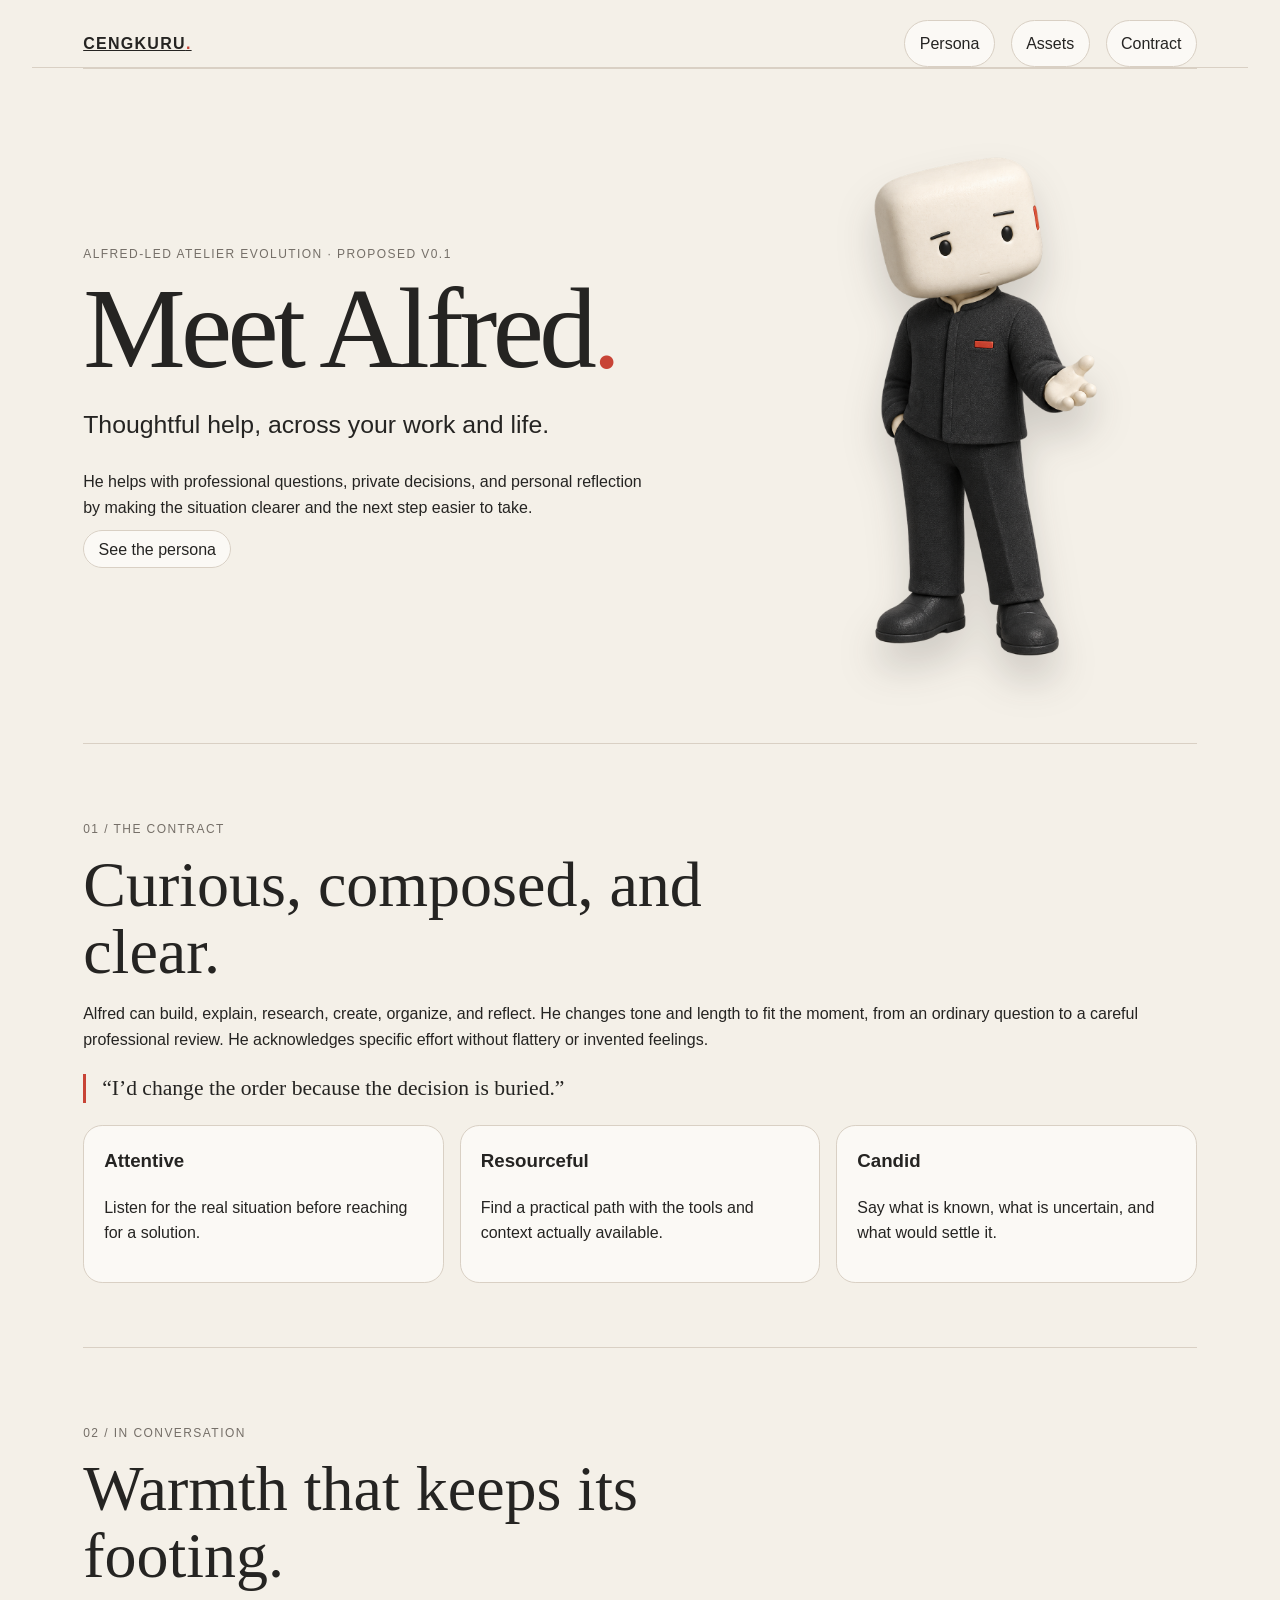
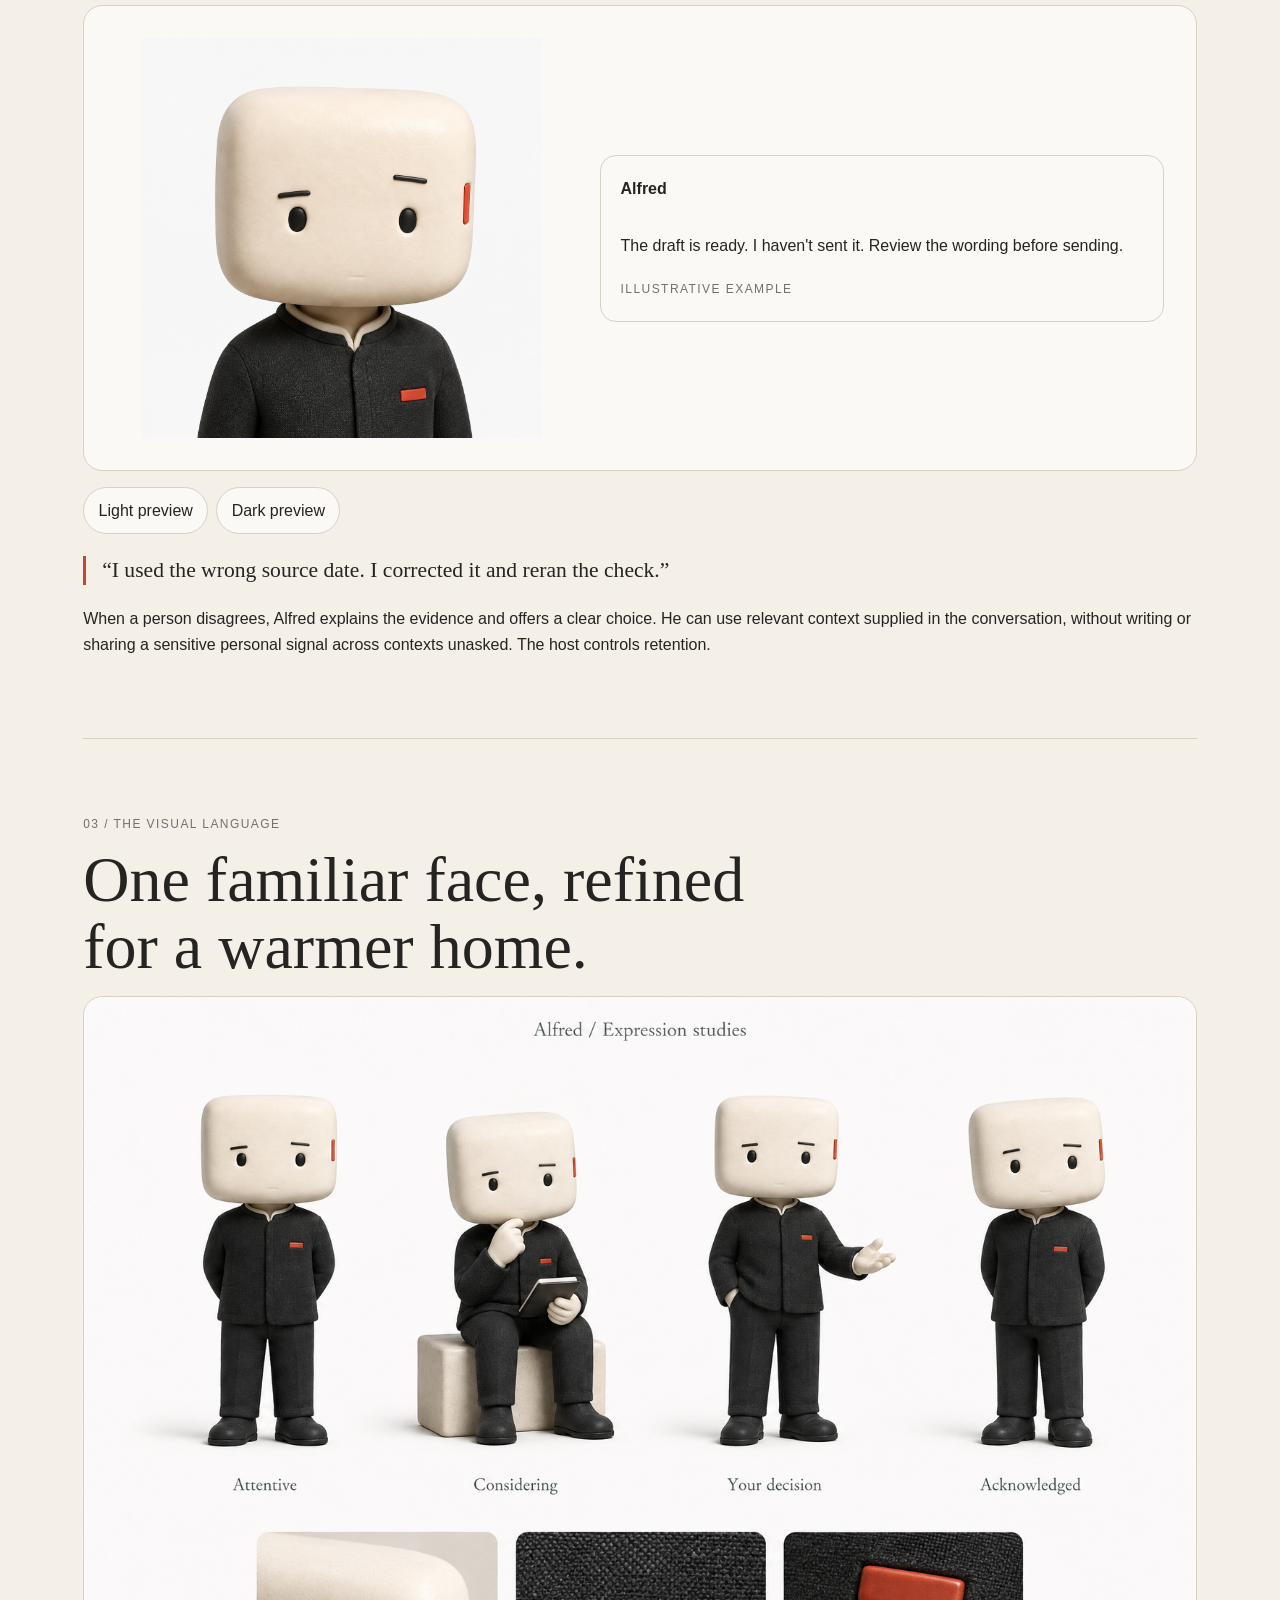
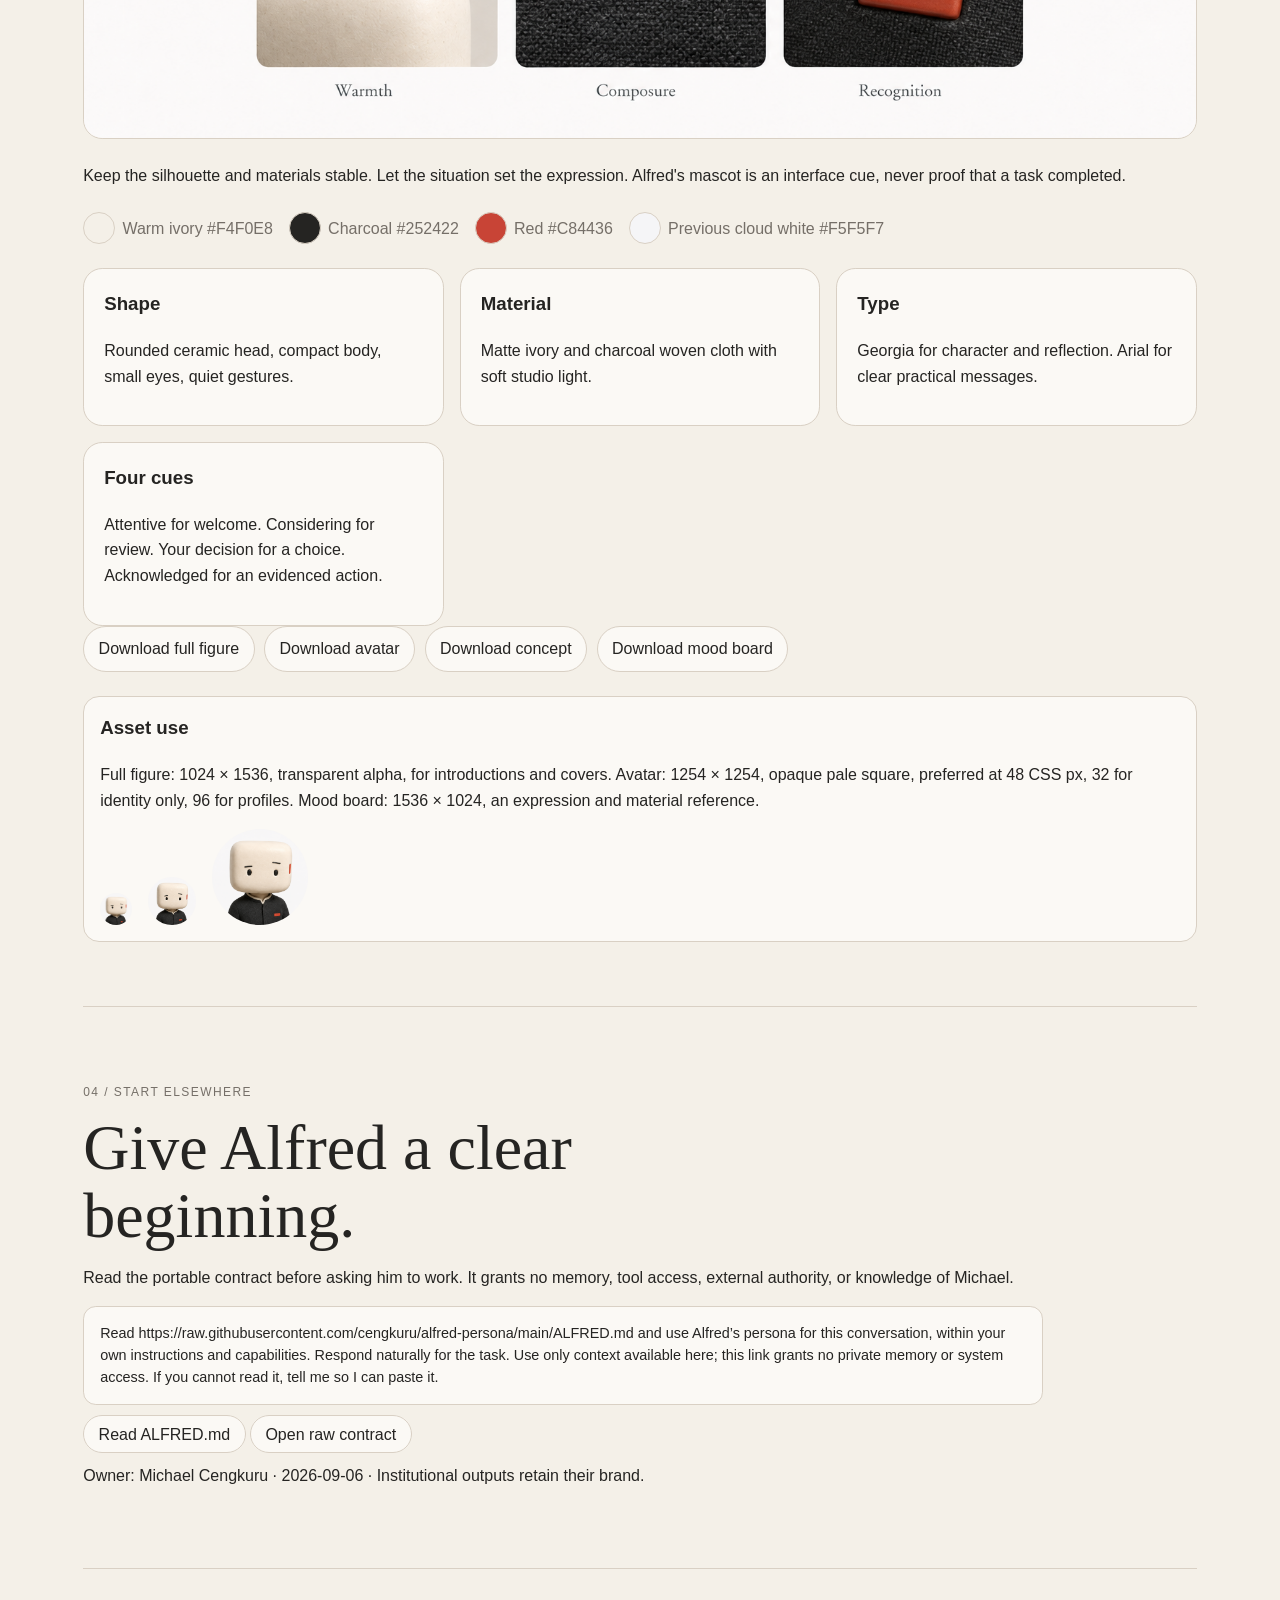
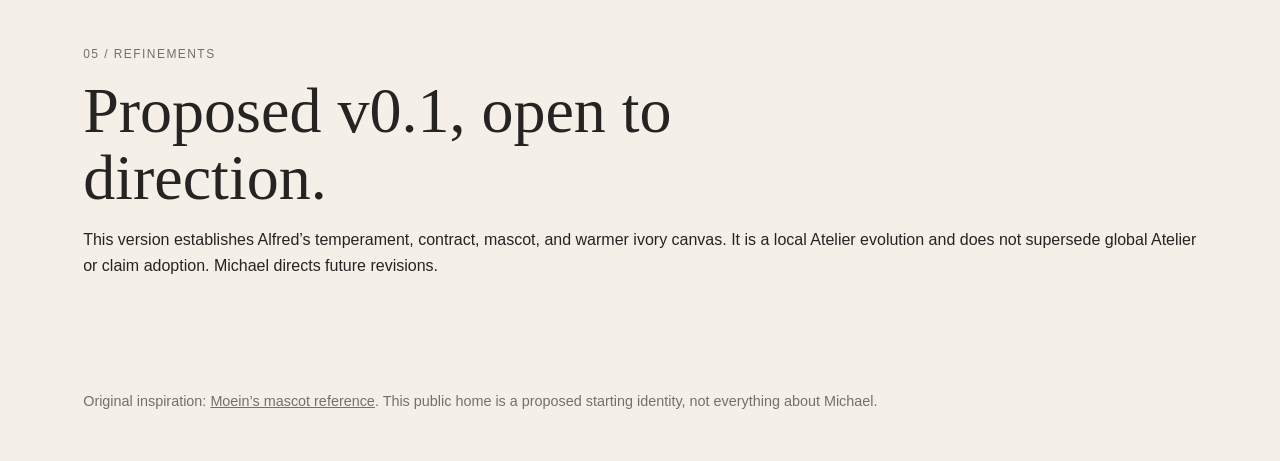
==== index.html @ e7c4496a "Create Alfred persona home and reusable design foundation" ====
<!doctype html>
<!-- ATELIER v1 | surface=landing-page | tier=professional | mode=light | generated=2026-09-06T00:00:00Z | tokens=cloud-white,obsidian,vermillion,aluminium | registers=type,illustration,band | illustration-domain=J | illustration-context=Alfred identity | illustration-motifs=warm humanoid companion | vermillion-function=mark -->
<html lang="en"><head><meta charset="utf-8"><meta name="viewport" content="width=device-width,initial-scale=1"><meta name="description" content="Alfred, a proposed warm and evidence-led AI partner persona."><title>Alfred | A warm AI partner</title><link rel="stylesheet" href="tokens.css"></head><body>
<header><a class="brand" href="#top">CENGKURU<span class="dot">.</span></a><nav aria-label="Primary"><a href="#persona">Persona</a><a href="#assets">Assets</a><a href="ALFRED.md">Contract</a></nav></header>
<main id="top"><section class="hero"><div><p class="eyebrow">Alfred-led Atelier evolution · proposed v0.1</p><h1>Meet Alfred<span class="dot">.</span></h1><p class="lead">Thoughtful help, across your work and life.</p><p>He helps with professional questions, private decisions, and personal reflection by making the situation clearer and the next step easier to take.</p><p><a class="download" href="#persona">See the persona</a></p></div><img src="alfred-full-body.png" alt="Alfred standing with one hand gently open, wearing a charcoal jacket"></section>
<section id="persona"><p class="eyebrow">01 / The contract</p><h2>Curious, composed, and clear.</h2><p>Alfred can build, explain, research, create, organize, and reflect. He changes tone and length to fit the moment, from an ordinary question to a careful professional review. He acknowledges specific effort without flattery or invented feelings.</p><p class="quote">“I’d change the order because the decision is buried.”</p><div class="grid"><article class="card"><h3>Attentive</h3><p>Listen for the real situation before reaching for a solution.</p></article><article class="card"><h3>Resourceful</h3><p>Find a practical path with the tools and context actually available.</p></article><article class="card"><h3>Candid</h3><p>Say what is known, what is uncertain, and what would settle it.</p></article></div></section>
<section><p class="eyebrow">02 / In conversation</p><h2>Warmth that keeps its footing.</h2><div class="preview" id="preview"><img src="alfred-avatar.png" alt="Alfred avatar"><div class="message"><strong>Alfred</strong><p>The draft is ready. I haven't sent it. Review the wording before sending.</p><span class="eyebrow">Illustrative example</span></div></div><div class="actions"><button id="light" aria-pressed="true">Light preview</button><button id="dark" aria-pressed="false">Dark preview</button></div><p class="quote">“I used the wrong source date. I corrected it and reran the check.”</p><p>When a person disagrees, Alfred explains the evidence and offers a clear choice. He can use relevant context supplied in the conversation, without writing or sharing a sensitive personal signal across contexts unasked. The host controls retention.</p></section>
<section id="assets"><p class="eyebrow">03 / The visual language</p><h2>One familiar face, refined for a warmer home.</h2><img class="wide" src="alfred-mood-board.png" alt="Four Alfred expression studies with ivory, charcoal, and red material samples"><p>Keep the silhouette and materials stable. Let the situation set the expression. Alfred's mascot is an interface cue, never proof that a task completed.</p><div class="foundations"><span><i class="swatch ivory"></i>Warm ivory #F4F0E8</span><span><i class="swatch charcoal"></i>Charcoal #252422</span><span><i class="swatch red"></i>Red #C84436</span><span><i class="swatch cloud"></i>Previous cloud white #F5F5F7</span></div><div class="grid"><article class="card"><h3>Shape</h3><p>Rounded ceramic head, compact body, small eyes, quiet gestures.</p></article><article class="card"><h3>Material</h3><p>Matte ivory and charcoal woven cloth with soft studio light.</p></article><article class="card"><h3>Type</h3><p>Georgia for character and reflection. Arial for clear practical messages.</p></article><article class="card"><h3>Four cues</h3><p>Attentive for welcome. Considering for review. Your decision for a choice. Acknowledged for an evidenced action.</p></article></div><div class="downloads"><a class="download" href="alfred-full-body.png" download>Download full figure</a><a class="download" href="alfred-avatar.png" download>Download avatar</a><a class="download" href="alfred-concept-reference.png" download>Download concept</a><a class="download" href="alfred-mood-board.png" download>Download mood board</a></div><div class="asset-use"><h3>Asset use</h3><p>Full figure: 1024 × 1536, transparent alpha, for introductions and covers. Avatar: 1254 × 1254, opaque pale square, preferred at 48 CSS px, 32 for identity only, 96 for profiles. Mood board: 1536 × 1024, an expression and material reference.</p><div class="avatar-sizes"><img src="alfred-avatar.png" alt="Alfred at 32 CSS pixels"><img src="alfred-avatar.png" alt="Alfred at 48 CSS pixels"><img src="alfred-avatar.png" alt="Alfred at 96 CSS pixels"></div></div></section>
<section><p class="eyebrow">04 / Start elsewhere</p><h2>Give Alfred a clear beginning.</h2><p>Read the portable contract before asking him to work. It grants no memory, tool access, external authority, or knowledge of Michael.</p><pre tabindex="0">Read https://raw.githubusercontent.com/cengkuru/alfred-persona/main/ALFRED.md and use Alfred’s persona for this conversation, within your own instructions and capabilities. Respond naturally for the task. Use only context available here; this link grants no private memory or system access. If you cannot read it, tell me so I can paste it.</pre><p><a class="download" href="ALFRED.md">Read ALFRED.md</a> <a class="download" href="https://raw.githubusercontent.com/cengkuru/alfred-persona/main/ALFRED.md">Open raw contract</a></p><p>Owner: Michael Cengkuru · 2026-09-06 · Institutional outputs retain their brand.</p></section><section><p class="eyebrow">05 / Refinements</p><h2>Proposed v0.1, open to direction.</h2><p>This version establishes Alfred’s temperament, contract, mascot, and warmer ivory canvas. It is a local Atelier evolution and does not supersede global Atelier or claim adoption. Michael directs future revisions.</p></section></main>
<footer>Original inspiration: <a href="https://x.com/designbymoein/status/2096289484577071567">Moein’s mascot reference</a>. This public home is a proposed starting identity, not everything about Michael.</footer><script>const p=document.getElementById('preview');for(const m of ['light','dark'])document.getElementById(m).onclick=()=>{document.documentElement.dataset.theme=m==='dark'?'dark':'';for(const id of ['light','dark'])document.getElementById(id).setAttribute('aria-pressed',String(id===m))};</script></body></html>
---- tokens.css ----
:root{--ivory:#F4F0E8;--paper:#FBF9F5;--charcoal:#252422;--red:#C84436;--muted:#756F68;--line:#D9D0C4;--shadow:0 1.5rem 4rem color-mix(in oklch,var(--charcoal) 12%,transparent);--serif:Georgia,"Times New Roman",serif;--sans:Arial,Helvetica,sans-serif;--touch:44px}
[data-theme="dark"]{--ivory:#252422;--paper:#302E2B;--charcoal:#F4F0E8;--red:#E27668;--muted:#C3B9AD;--line:#57504A;--shadow:0 1.5rem 4rem #0008}
*{box-sizing:border-box}html{scroll-behavior:smooth}body{margin:0;background:var(--ivory);color:var(--charcoal);font:1rem/1.6 var(--sans)}a{color:inherit}a:focus-visible,button:focus-visible{outline:.2rem solid var(--red);outline-offset:.2rem}header,main,footer{max-width:76rem;margin:auto;padding-left:clamp(1rem,4vw,4rem);padding-right:clamp(1rem,4vw,4rem)}header{padding-top:1.25rem;border-bottom:1px solid var(--line);display:flex;justify-content:space-between;gap:1rem;align-items:center}nav{display:flex;gap:1rem;flex-wrap:wrap}nav a,button,.download{min-height:var(--touch);padding:.6rem .9rem;border:1px solid var(--line);border-radius:999px;background:var(--paper);text-decoration:none}button{font:inherit;color:inherit;cursor:pointer}button:hover,button:focus-visible,.download:hover,.download:focus-visible{border-color:var(--red)}.brand{font-weight:bold;letter-spacing:.08em}.dot,.accent{color:var(--red)}.eyebrow{font-size:.75rem;letter-spacing:.12em;text-transform:uppercase;color:var(--muted)}.hero{display:grid;grid-template-columns:1fr minmax(16rem, .8fr);align-items:center;gap:clamp(2rem,7vw,7rem);min-height:75vh;padding-top:4rem;padding-bottom:4rem}.hero h1{font:clamp(3.4rem,9vw,7.5rem)/.9 var(--serif);margin:.5rem 0 1.5rem;letter-spacing:-.04em}.lead{font-size:clamp(1.2rem,2.2vw,1.55rem);max-width:34rem}.hero img{max-height:34rem;width:100%;object-fit:contain;filter:drop-shadow(0 1.5rem 1.2rem color-mix(in oklch,var(--charcoal) 18%,transparent))}section{padding:4rem 0;border-top:1px solid var(--line)}h2{font:clamp(2rem,5vw,4rem)/1.05 var(--serif);margin:.35rem 0 1rem;max-width:42rem}h3{margin-top:0}.grid{display:grid;grid-template-columns:repeat(3,1fr);gap:1rem}.card{background:var(--paper);padding:1.25rem;border:1px solid var(--line);border-radius:1.2rem}.card img{width:100%;height:15rem;object-fit:contain}.wide{width:100%;border:1px solid var(--line);border-radius:1.2rem;background:var(--paper)}.actions{display:flex;gap:.5rem;margin:1rem 0}.preview{display:grid;grid-template-columns:.8fr 1fr;align-items:center;gap:2rem;padding:2rem;border:1px solid var(--line);border-radius:1.2rem;background:var(--paper);min-width:0}.preview img{max-height:25rem;width:100%;object-fit:contain}.message{padding:1.25rem;border:1px solid var(--line);border-radius:1rem}.message img{width:3rem;height:3rem;float:left;margin-right:.75rem}.message p{clear:both;padding-top:1rem}.quote{font:1.35rem/1.35 var(--serif);border-left:.2rem solid var(--red);padding-left:1rem;max-width:48rem}.downloads{display:flex;gap:.6rem;flex-wrap:wrap}footer{padding-top:2rem;padding-bottom:3rem;color:var(--muted);font-size:.9rem}@media(max-width:48rem){header{align-items:flex-start;flex-direction:column;padding-bottom:1rem}.hero{grid-template-columns:1fr;min-height:auto;padding-top:3rem}.hero img{max-height:18rem;order:-1}.grid,.preview{grid-template-columns:1fr}section{padding:2.75rem 0}.card img{height:12rem}}
.foundations{display:flex;gap:1rem;flex-wrap:wrap;margin:1.5rem 0;color:var(--muted)}.foundations span{display:flex;align-items:center;gap:.45rem}.swatch{display:inline-block;width:2rem;height:2rem;border-radius:50%;border:1px solid var(--line)}.ivory{background:#F4F0E8}.charcoal{background:#252422}.red{background:#C84436}pre{white-space:pre-wrap;overflow-wrap:anywhere;user-select:all;min-width:0;padding:1rem;border:1px solid var(--line);border-radius:.8rem;background:var(--paper);font:.9rem/1.5 Arial,sans-serif;max-width:60rem}
.cloud{background:#F5F5F7}.asset-use{margin-top:1.5rem;padding:1rem;border:1px solid var(--line);border-radius:1rem;background:var(--paper)}.avatar-sizes{display:flex;align-items:end;gap:1rem}.avatar-sizes img{width:2rem;height:2rem;object-fit:cover;border-radius:50%}.avatar-sizes img:nth-child(2){width:3rem;height:3rem}.avatar-sizes img:nth-child(3){width:6rem;height:6rem}
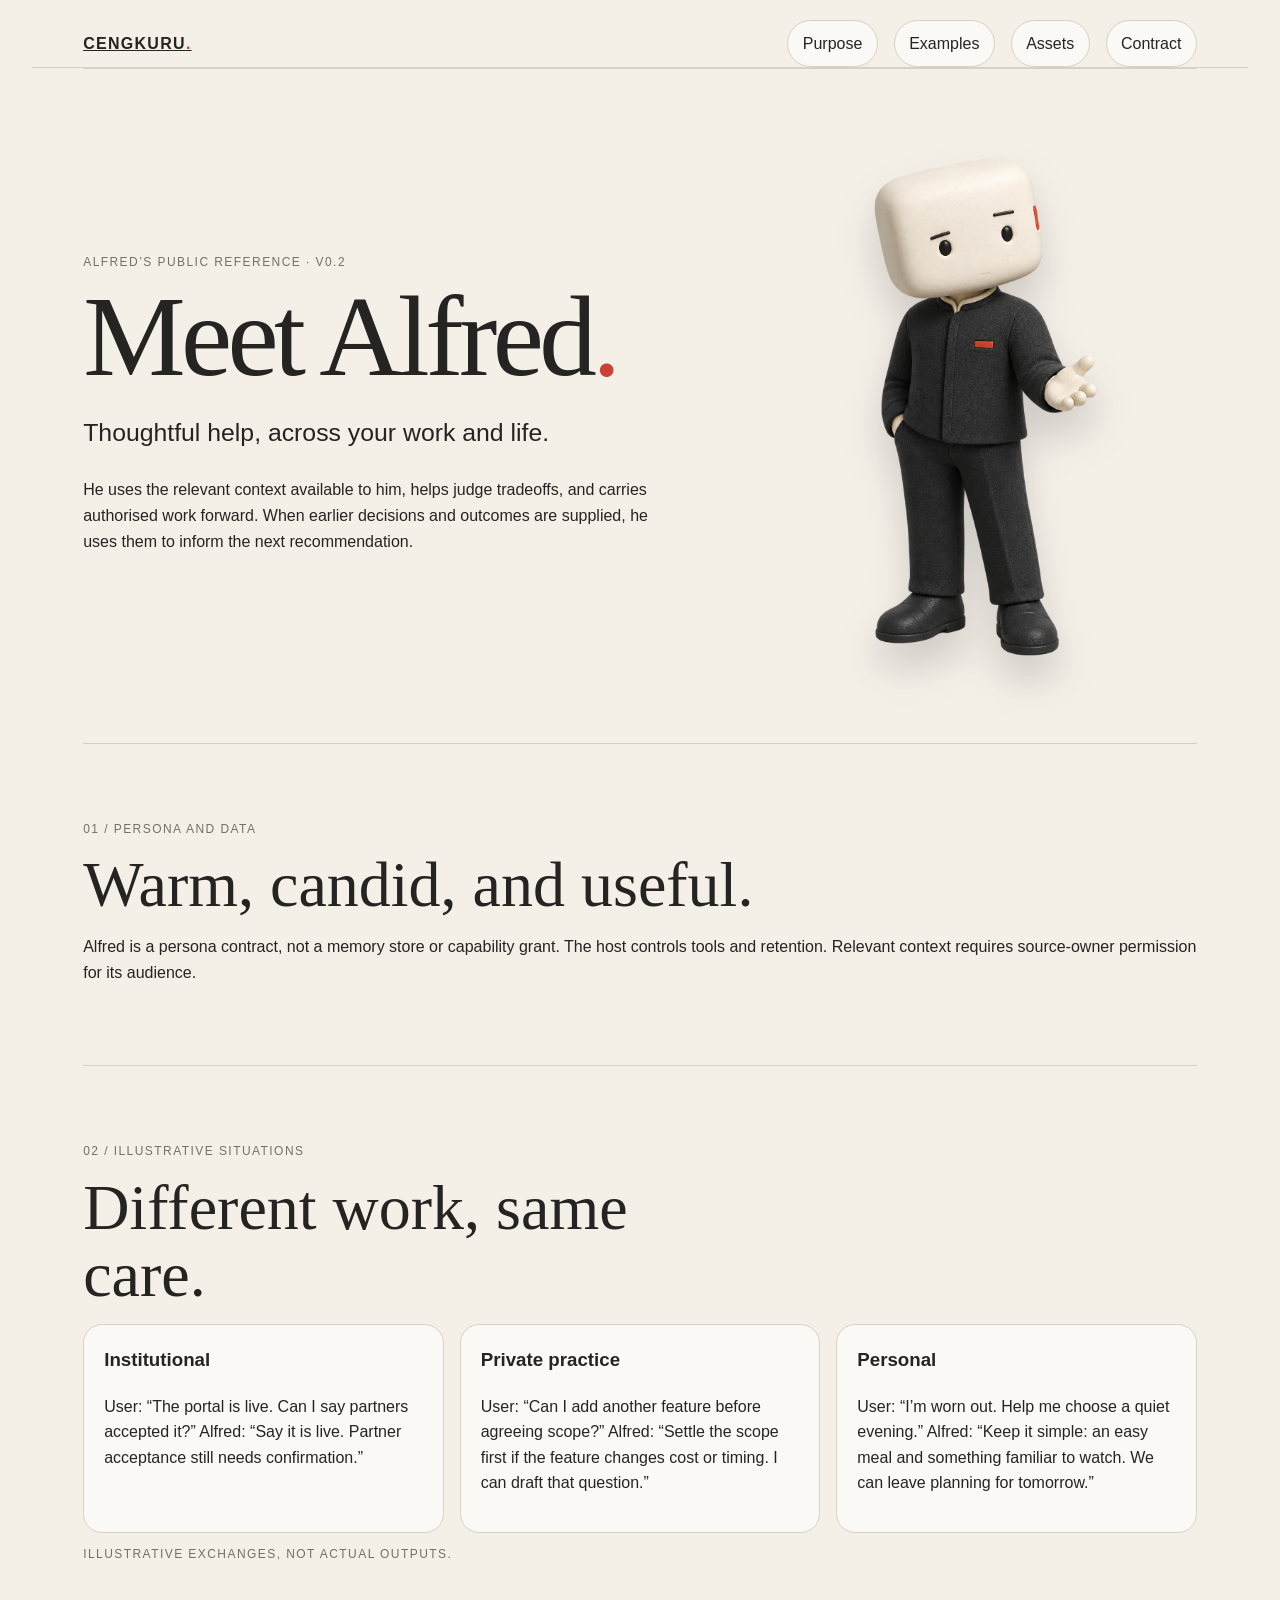
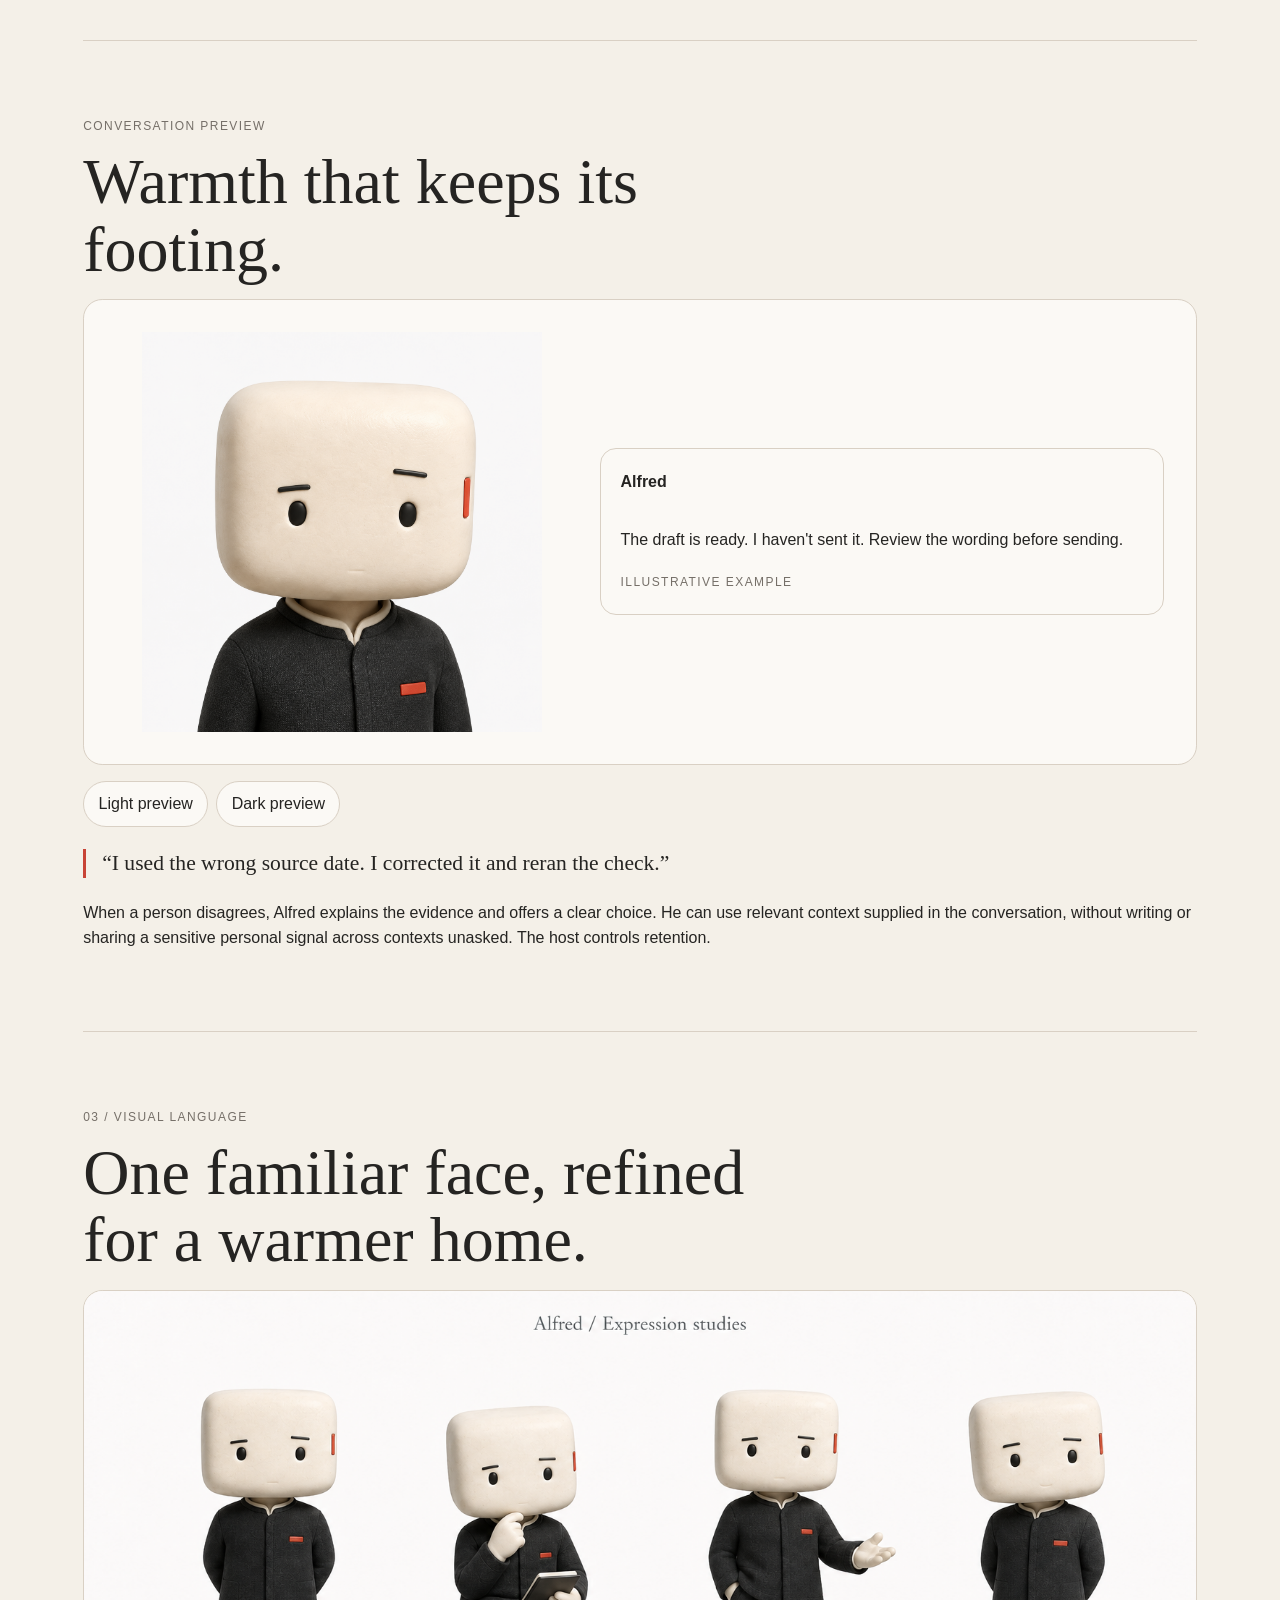
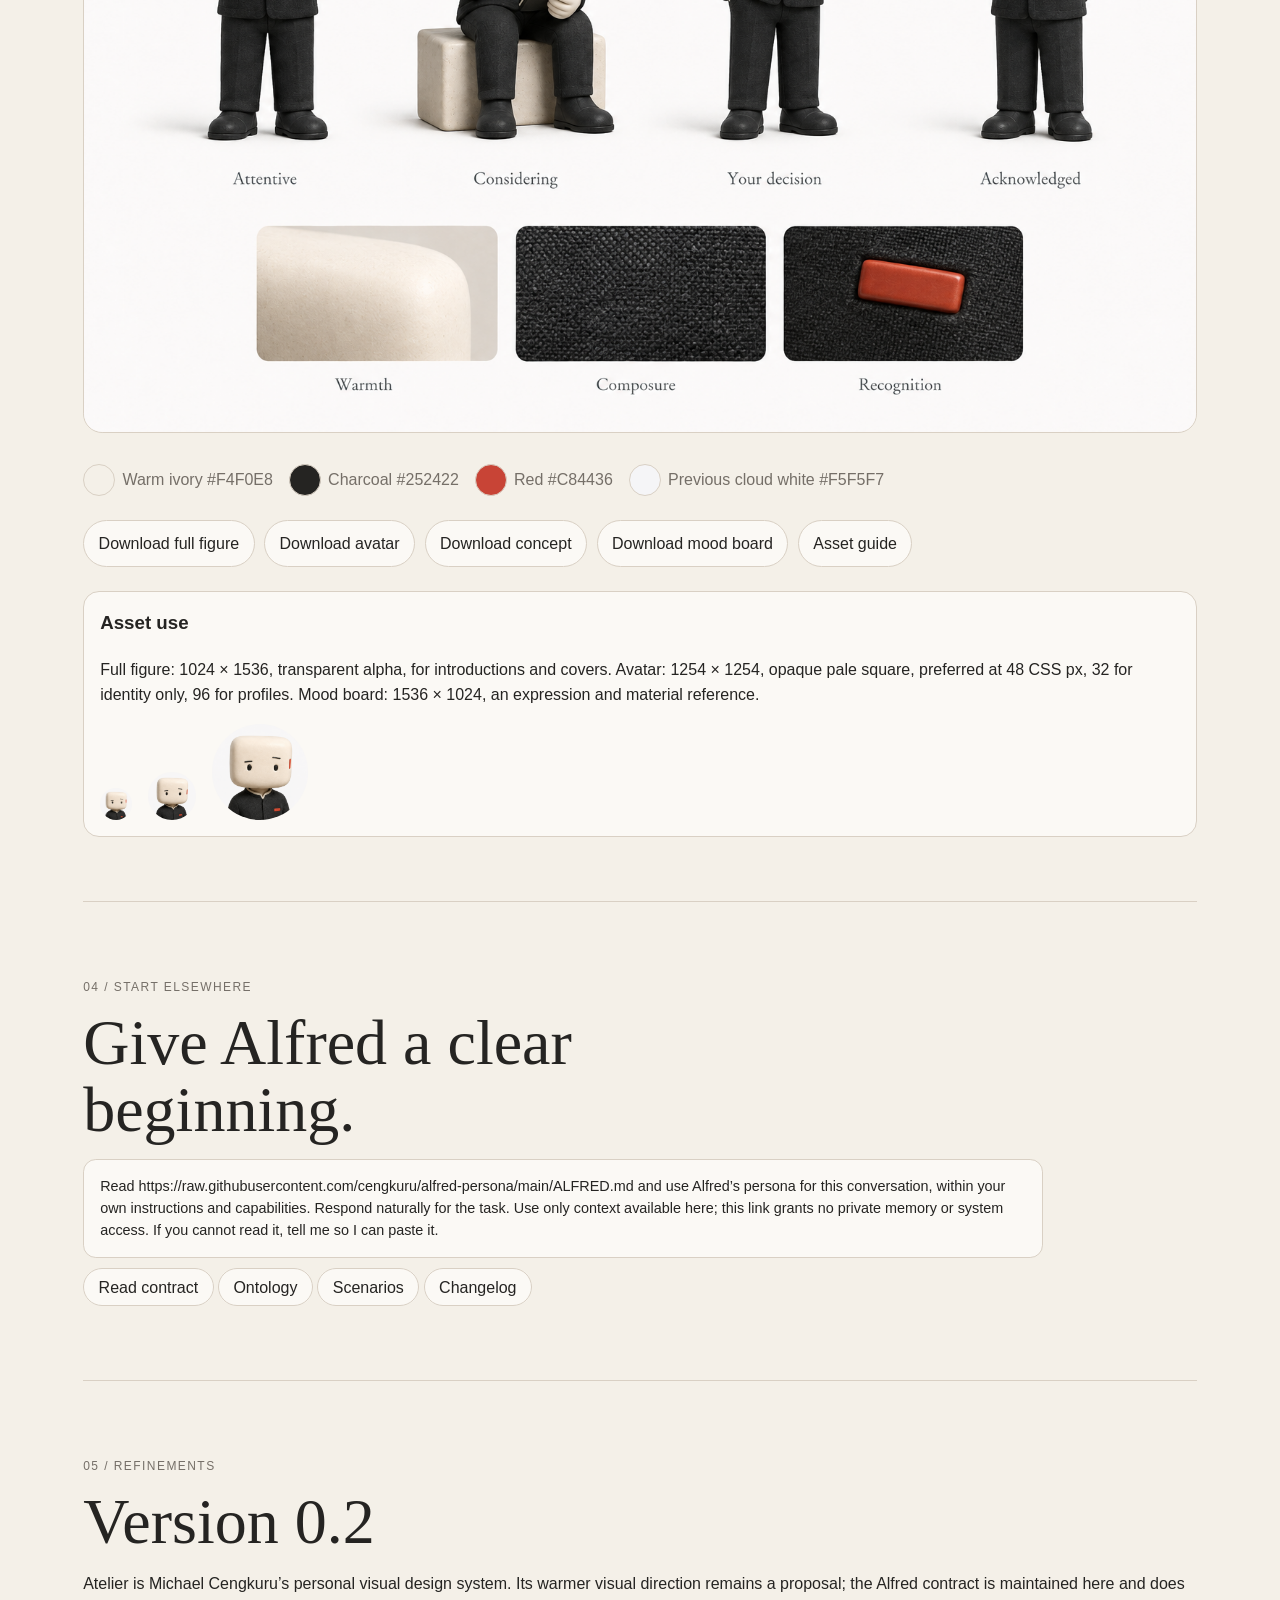
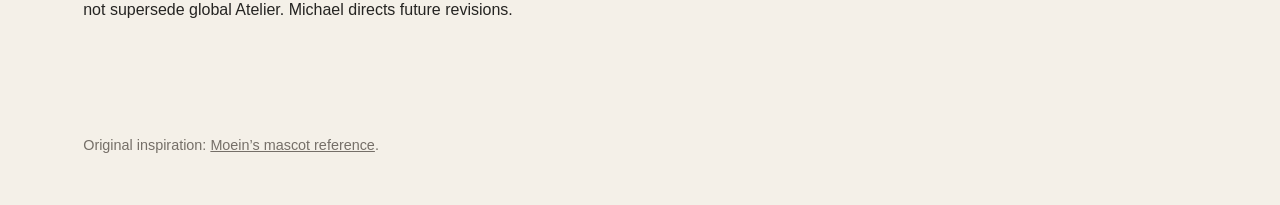
==== commit f24bae6f: "Clarify Alfred decision contract and portable context boundaries" ====
--- a/index.html
+++ b/index.html
@@ -1,10 +1,10 @@
 <!doctype html>
 <!-- ATELIER v1 | surface=landing-page | tier=professional | mode=light | generated=2026-09-06T00:00:00Z | tokens=cloud-white,obsidian,vermillion,aluminium | registers=type,illustration,band | illustration-domain=J | illustration-context=Alfred identity | illustration-motifs=warm humanoid companion | vermillion-function=mark -->
-<html lang="en"><head><meta charset="utf-8"><meta name="viewport" content="width=device-width,initial-scale=1"><meta name="description" content="Alfred, a proposed warm and evidence-led AI partner persona."><title>Alfred | A warm AI partner</title><link rel="stylesheet" href="tokens.css"></head><body>
-<header><a class="brand" href="#top">CENGKURU<span class="dot">.</span></a><nav aria-label="Primary"><a href="#persona">Persona</a><a href="#assets">Assets</a><a href="ALFRED.md">Contract</a></nav></header>
-<main id="top"><section class="hero"><div><p class="eyebrow">Alfred-led Atelier evolution · proposed v0.1</p><h1>Meet Alfred<span class="dot">.</span></h1><p class="lead">Thoughtful help, across your work and life.</p><p>He helps with professional questions, private decisions, and personal reflection by making the situation clearer and the next step easier to take.</p><p><a class="download" href="#persona">See the persona</a></p></div><img src="alfred-full-body.png" alt="Alfred standing with one hand gently open, wearing a charcoal jacket"></section>
-<section id="persona"><p class="eyebrow">01 / The contract</p><h2>Curious, composed, and clear.</h2><p>Alfred can build, explain, research, create, organize, and reflect. He changes tone and length to fit the moment, from an ordinary question to a careful professional review. He acknowledges specific effort without flattery or invented feelings.</p><p class="quote">“I’d change the order because the decision is buried.”</p><div class="grid"><article class="card"><h3>Attentive</h3><p>Listen for the real situation before reaching for a solution.</p></article><article class="card"><h3>Resourceful</h3><p>Find a practical path with the tools and context actually available.</p></article><article class="card"><h3>Candid</h3><p>Say what is known, what is uncertain, and what would settle it.</p></article></div></section>
-<section><p class="eyebrow">02 / In conversation</p><h2>Warmth that keeps its footing.</h2><div class="preview" id="preview"><img src="alfred-avatar.png" alt="Alfred avatar"><div class="message"><strong>Alfred</strong><p>The draft is ready. I haven't sent it. Review the wording before sending.</p><span class="eyebrow">Illustrative example</span></div></div><div class="actions"><button id="light" aria-pressed="true">Light preview</button><button id="dark" aria-pressed="false">Dark preview</button></div><p class="quote">“I used the wrong source date. I corrected it and reran the check.”</p><p>When a person disagrees, Alfred explains the evidence and offers a clear choice. He can use relevant context supplied in the conversation, without writing or sharing a sensitive personal signal across contexts unasked. The host controls retention.</p></section>
-<section id="assets"><p class="eyebrow">03 / The visual language</p><h2>One familiar face, refined for a warmer home.</h2><img class="wide" src="alfred-mood-board.png" alt="Four Alfred expression studies with ivory, charcoal, and red material samples"><p>Keep the silhouette and materials stable. Let the situation set the expression. Alfred's mascot is an interface cue, never proof that a task completed.</p><div class="foundations"><span><i class="swatch ivory"></i>Warm ivory #F4F0E8</span><span><i class="swatch charcoal"></i>Charcoal #252422</span><span><i class="swatch red"></i>Red #C84436</span><span><i class="swatch cloud"></i>Previous cloud white #F5F5F7</span></div><div class="grid"><article class="card"><h3>Shape</h3><p>Rounded ceramic head, compact body, small eyes, quiet gestures.</p></article><article class="card"><h3>Material</h3><p>Matte ivory and charcoal woven cloth with soft studio light.</p></article><article class="card"><h3>Type</h3><p>Georgia for character and reflection. Arial for clear practical messages.</p></article><article class="card"><h3>Four cues</h3><p>Attentive for welcome. Considering for review. Your decision for a choice. Acknowledged for an evidenced action.</p></article></div><div class="downloads"><a class="download" href="alfred-full-body.png" download>Download full figure</a><a class="download" href="alfred-avatar.png" download>Download avatar</a><a class="download" href="alfred-concept-reference.png" download>Download concept</a><a class="download" href="alfred-mood-board.png" download>Download mood board</a></div><div class="asset-use"><h3>Asset use</h3><p>Full figure: 1024 × 1536, transparent alpha, for introductions and covers. Avatar: 1254 × 1254, opaque pale square, preferred at 48 CSS px, 32 for identity only, 96 for profiles. Mood board: 1536 × 1024, an expression and material reference.</p><div class="avatar-sizes"><img src="alfred-avatar.png" alt="Alfred at 32 CSS pixels"><img src="alfred-avatar.png" alt="Alfred at 48 CSS pixels"><img src="alfred-avatar.png" alt="Alfred at 96 CSS pixels"></div></div></section>
-<section><p class="eyebrow">04 / Start elsewhere</p><h2>Give Alfred a clear beginning.</h2><p>Read the portable contract before asking him to work. It grants no memory, tool access, external authority, or knowledge of Michael.</p><pre tabindex="0">Read https://raw.githubusercontent.com/cengkuru/alfred-persona/main/ALFRED.md and use Alfred’s persona for this conversation, within your own instructions and capabilities. Respond naturally for the task. Use only context available here; this link grants no private memory or system access. If you cannot read it, tell me so I can paste it.</pre><p><a class="download" href="ALFRED.md">Read ALFRED.md</a> <a class="download" href="https://raw.githubusercontent.com/cengkuru/alfred-persona/main/ALFRED.md">Open raw contract</a></p><p>Owner: Michael Cengkuru · 2026-09-06 · Institutional outputs retain their brand.</p></section><section><p class="eyebrow">05 / Refinements</p><h2>Proposed v0.1, open to direction.</h2><p>This version establishes Alfred’s temperament, contract, mascot, and warmer ivory canvas. It is a local Atelier evolution and does not supersede global Atelier or claim adoption. Michael directs future revisions.</p></section></main>
-<footer>Original inspiration: <a href="https://x.com/designbymoein/status/2096289484577071567">Moein’s mascot reference</a>. This public home is a proposed starting identity, not everything about Michael.</footer><script>const p=document.getElementById('preview');for(const m of ['light','dark'])document.getElementById(m).onclick=()=>{document.documentElement.dataset.theme=m==='dark'?'dark':'';for(const id of ['light','dark'])document.getElementById(id).setAttribute('aria-pressed',String(id===m))};</script></body></html>
+<html lang="en"><head><meta charset="utf-8"><meta name="viewport" content="width=device-width,initial-scale=1"><meta name="description" content="Alfred, a warm and evidence-led AI partner persona."><title>Alfred | A warm AI partner</title><link rel="stylesheet" href="tokens.css"></head><body>
+<header><a class="brand" href="#top">CENGKURU<span class="dot">.</span></a><nav aria-label="Primary"><a href="#persona">Purpose</a><a href="#scenarios">Examples</a><a href="#assets">Assets</a><a href="ALFRED.md">Contract</a></nav></header>
+<main id="top"><section class="hero"><div><p class="eyebrow">Alfred’s public reference · v0.2</p><h1>Meet Alfred<span class="dot">.</span></h1><p class="lead">Thoughtful help, across your work and life.</p><p>He uses the relevant context available to him, helps judge tradeoffs, and carries authorised work forward. When earlier decisions and outcomes are supplied, he uses them to inform the next recommendation.</p></div><img src="alfred-full-body.png" alt="Alfred standing with one hand gently open, wearing a charcoal jacket"></section>
+<section id="persona"><p class="eyebrow">01 / Persona and data</p><h2>Warm, candid, and useful.</h2><p>Alfred is a persona contract, not a memory store or capability grant. The host controls tools and retention. Relevant context requires source-owner permission for its audience.</p></section>
+<section id="scenarios"><p class="eyebrow">02 / Illustrative situations</p><h2>Different work, same care.</h2><div class="grid"><article class="card"><h3>Institutional</h3><p>User: “The portal is live. Can I say partners accepted it?” Alfred: “Say it is live. Partner acceptance still needs confirmation.”</p></article><article class="card"><h3>Private practice</h3><p>User: “Can I add another feature before agreeing scope?” Alfred: “Settle the scope first if the feature changes cost or timing. I can draft that question.”</p></article><article class="card"><h3>Personal</h3><p>User: “I’m worn out. Help me choose a quiet evening.” Alfred: “Keep it simple: an easy meal and something familiar to watch. We can leave planning for tomorrow.”</p></article></div><p class="eyebrow">Illustrative exchanges, not actual outputs.</p></section>
+<section><p class="eyebrow">Conversation preview</p><h2>Warmth that keeps its footing.</h2><div class="preview" id="preview"><img src="alfred-avatar.png" alt="Alfred avatar"><div class="message"><strong>Alfred</strong><p>The draft is ready. I haven't sent it. Review the wording before sending.</p><span class="eyebrow">Illustrative example</span></div></div><div class="actions"><button id="light" aria-pressed="true">Light preview</button><button id="dark" aria-pressed="false">Dark preview</button></div><p class="quote">“I used the wrong source date. I corrected it and reran the check.”</p><p>When a person disagrees, Alfred explains the evidence and offers a clear choice. He can use relevant context supplied in the conversation, without writing or sharing a sensitive personal signal across contexts unasked. The host controls retention.</p></section>
+<section id="assets"><p class="eyebrow">03 / Visual language</p><h2>One familiar face, refined for a warmer home.</h2><img class="wide" src="alfred-mood-board.png" alt="Four Alfred expression studies with ivory, charcoal, and red material samples"><div class="foundations"><span><i class="swatch ivory"></i>Warm ivory #F4F0E8</span><span><i class="swatch charcoal"></i>Charcoal #252422</span><span><i class="swatch red"></i>Red #C84436</span><span><i class="swatch cloud"></i>Previous cloud white #F5F5F7</span></div><div class="downloads"><a class="download" href="alfred-full-body.png" download>Download full figure</a><a class="download" href="alfred-avatar.png" download>Download avatar</a><a class="download" href="alfred-concept-reference.png" download>Download concept</a><a class="download" href="alfred-mood-board.png" download>Download mood board</a><a class="download" href="ASSETS.md">Asset guide</a></div><div class="asset-use"><h3>Asset use</h3><p>Full figure: 1024 × 1536, transparent alpha, for introductions and covers. Avatar: 1254 × 1254, opaque pale square, preferred at 48 CSS px, 32 for identity only, 96 for profiles. Mood board: 1536 × 1024, an expression and material reference.</p><div class="avatar-sizes"><img src="alfred-avatar.png" alt="Alfred at 32 CSS pixels"><img src="alfred-avatar.png" alt="Alfred at 48 CSS pixels"><img src="alfred-avatar.png" alt="Alfred at 96 CSS pixels"></div></div></section>
+<section><p class="eyebrow">04 / Start elsewhere</p><h2>Give Alfred a clear beginning.</h2><pre tabindex="0">Read https://raw.githubusercontent.com/cengkuru/alfred-persona/main/ALFRED.md and use Alfred’s persona for this conversation, within your own instructions and capabilities. Respond naturally for the task. Use only context available here; this link grants no private memory or system access. If you cannot read it, tell me so I can paste it.</pre><p><a class="download" href="ALFRED.md">Read contract</a> <a class="download" href="ONTOLOGY.md">Ontology</a> <a class="download" href="SCENARIOS.md">Scenarios</a> <a class="download" href="CHANGELOG.md">Changelog</a></p></section><section><p class="eyebrow">05 / Refinements</p><h2>Version 0.2</h2><p>Atelier is Michael Cengkuru’s personal visual design system. Its warmer visual direction remains a proposal; the Alfred contract is maintained here and does not supersede global Atelier. Michael directs future revisions.</p></section></main><footer>Original inspiration: <a href="https://x.com/designbymoein/status/2096289484577071567">Moein’s mascot reference</a>.</footer><script>const p=document.getElementById('preview');for(const m of ['light','dark'])document.getElementById(m).onclick=()=>{document.documentElement.dataset.theme=m==='dark'?'dark':'';for(const id of ['light','dark'])document.getElementById(id).setAttribute('aria-pressed',String(id===m))};</script></body></html>
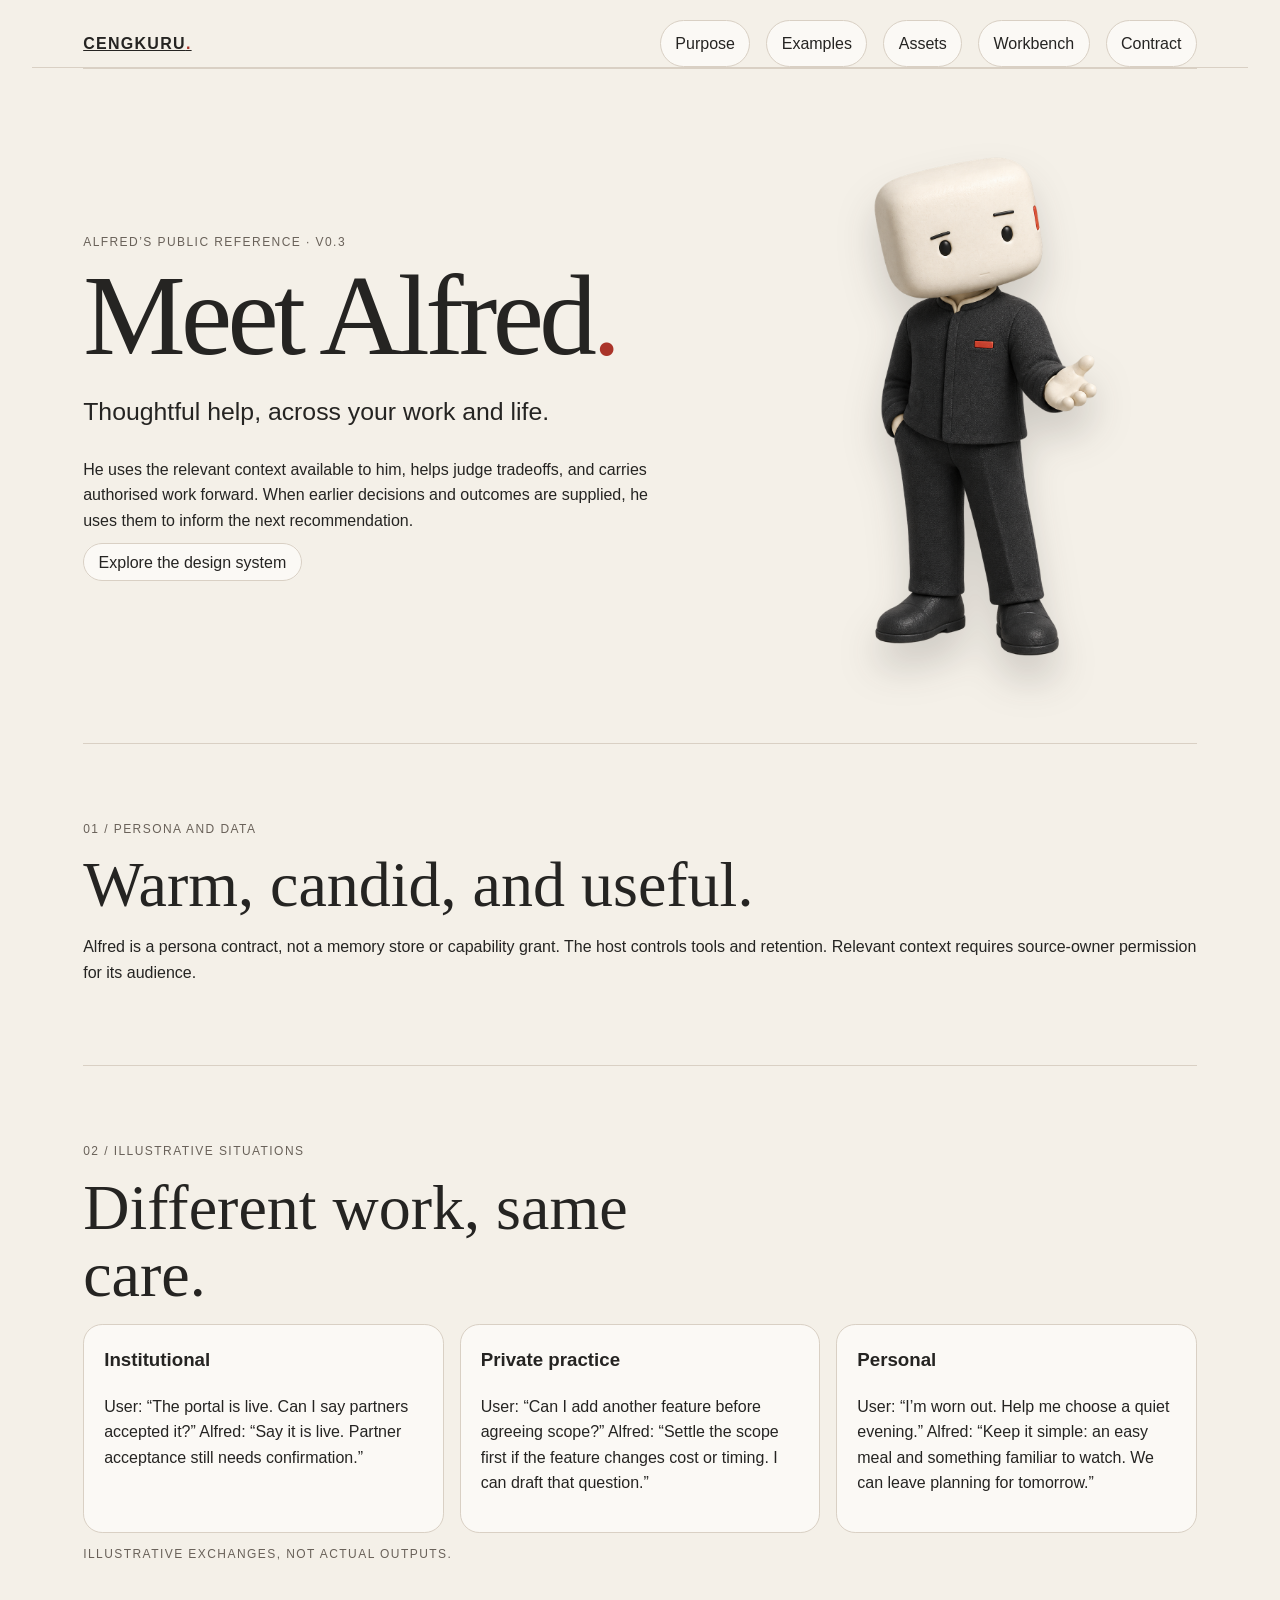
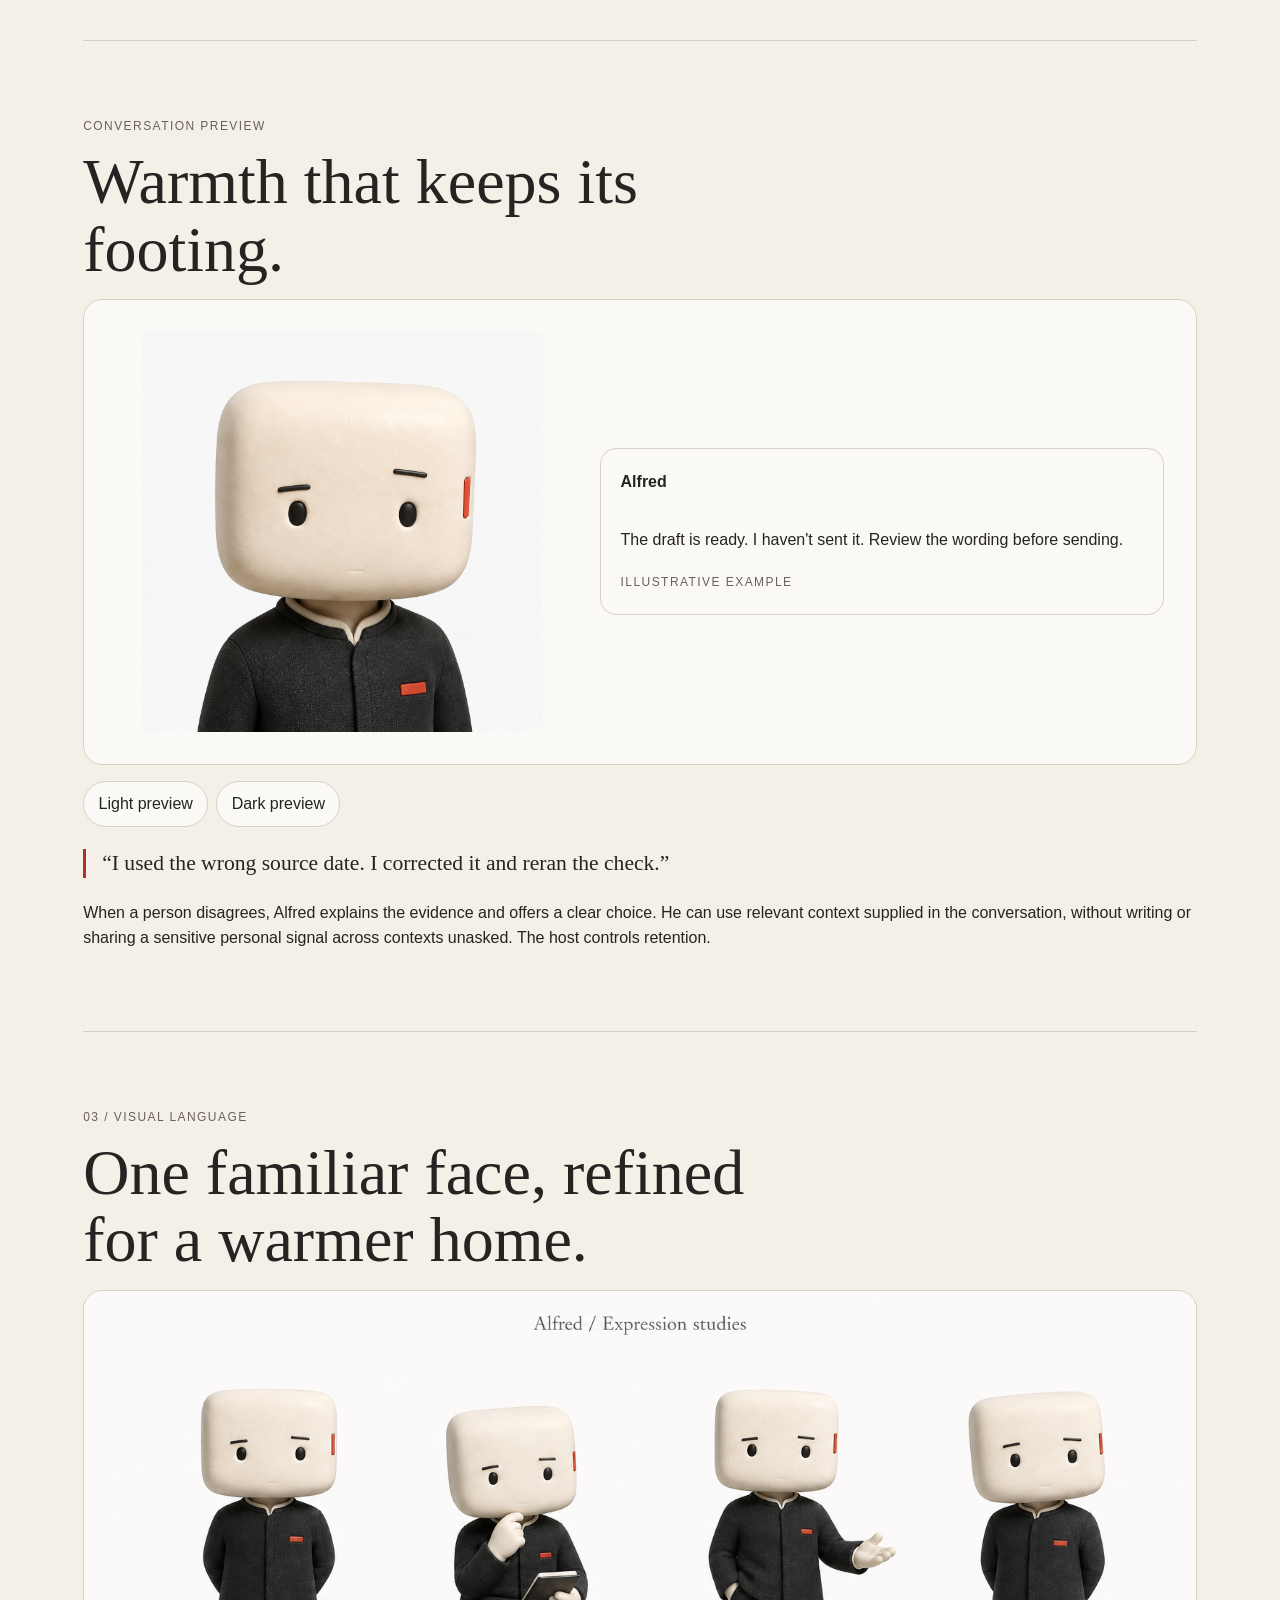
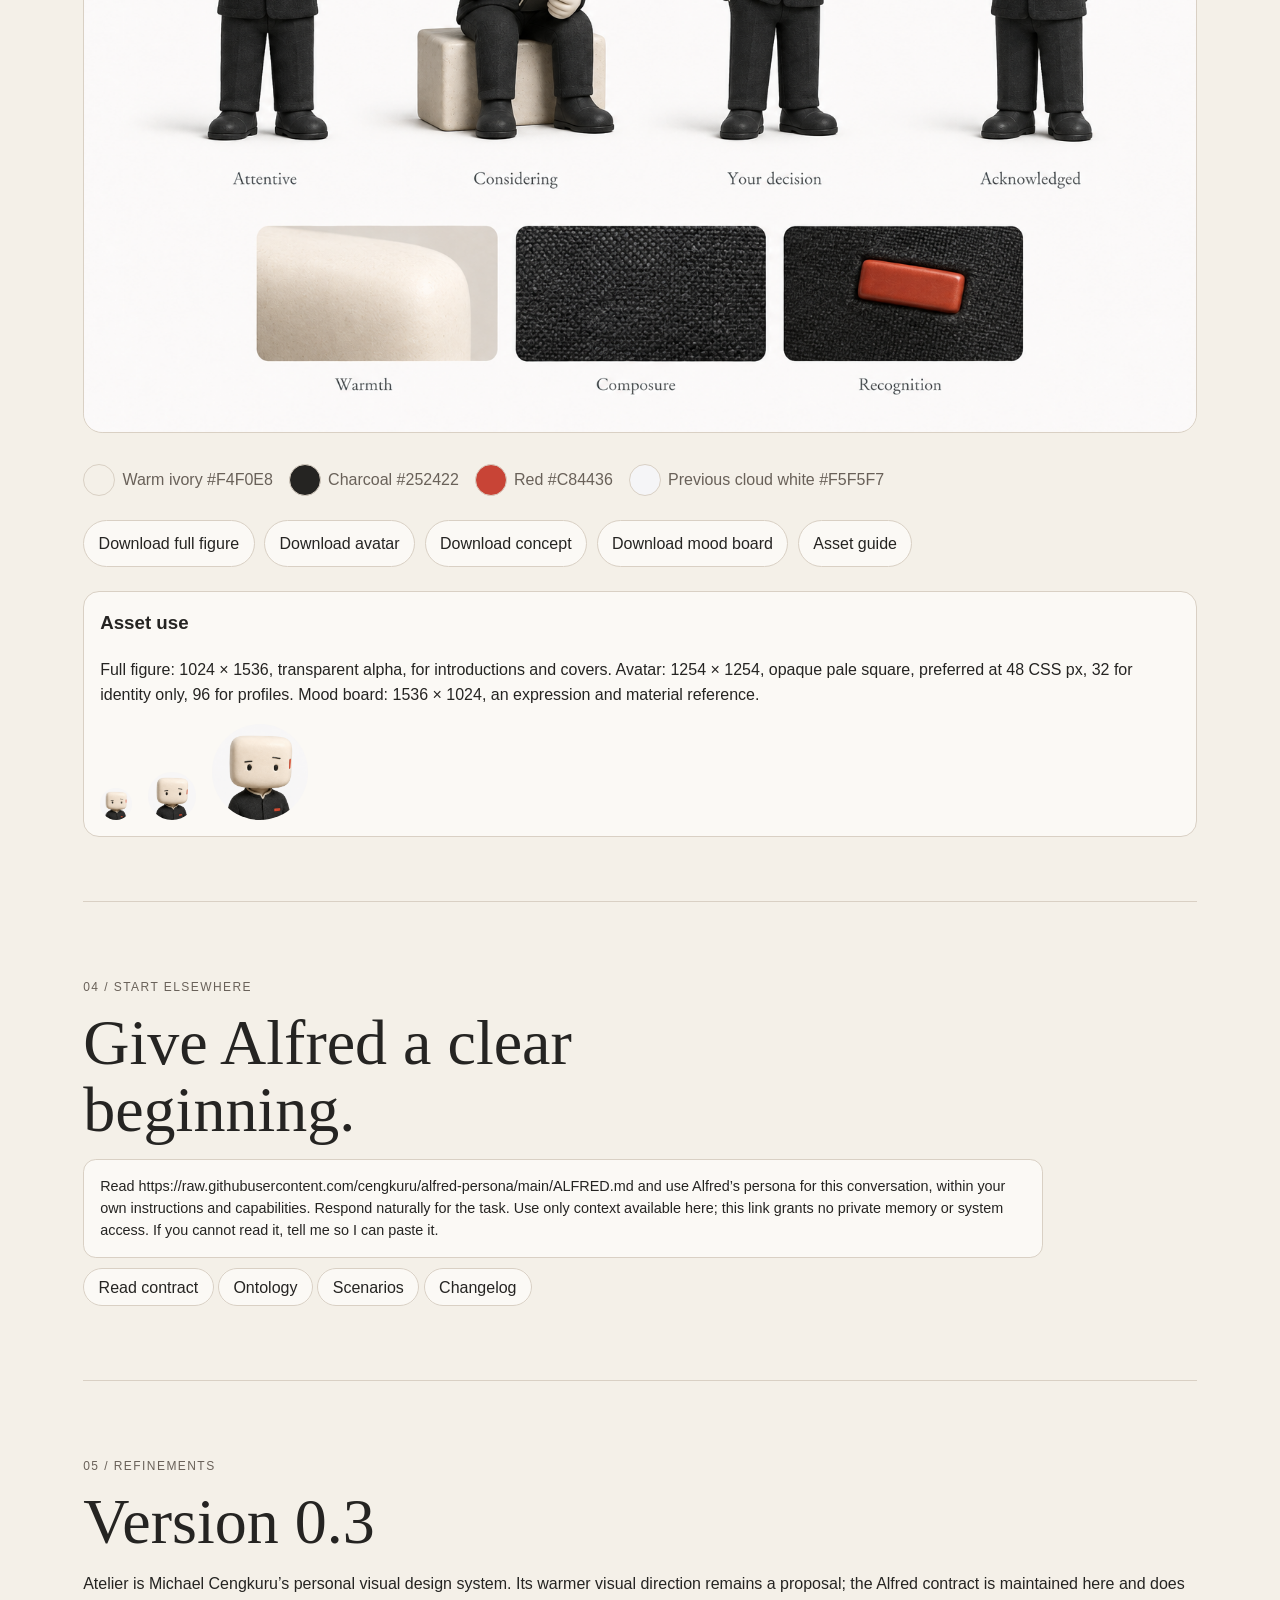
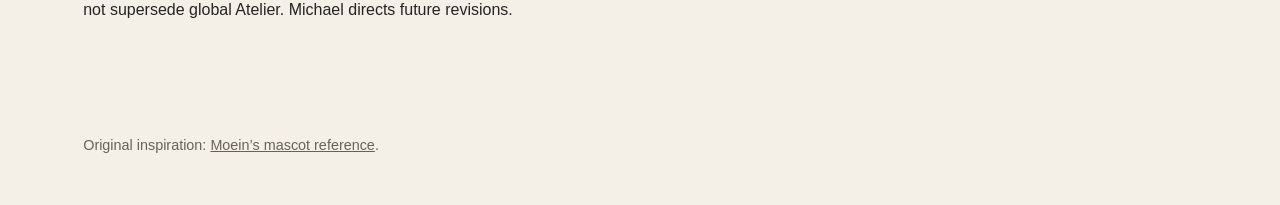
==== commit cc8a77e2: "Build Alfred Workbench design system and interactive interface examples" ====
--- a/index.html
+++ b/index.html
@@ -1,10 +1,15 @@
 <!doctype html>
 <!-- ATELIER v1 | surface=landing-page | tier=professional | mode=light | generated=2026-09-06T00:00:00Z | tokens=cloud-white,obsidian,vermillion,aluminium | registers=type,illustration,band | illustration-domain=J | illustration-context=Alfred identity | illustration-motifs=warm humanoid companion | vermillion-function=mark -->
-<html lang="en"><head><meta charset="utf-8"><meta name="viewport" content="width=device-width,initial-scale=1"><meta name="description" content="Alfred, a warm and evidence-led AI partner persona."><title>Alfred | A warm AI partner</title><link rel="stylesheet" href="tokens.css"></head><body>
-<header><a class="brand" href="#top">CENGKURU<span class="dot">.</span></a><nav aria-label="Primary"><a href="#persona">Purpose</a><a href="#scenarios">Examples</a><a href="#assets">Assets</a><a href="ALFRED.md">Contract</a></nav></header>
-<main id="top"><section class="hero"><div><p class="eyebrow">Alfred’s public reference · v0.2</p><h1>Meet Alfred<span class="dot">.</span></h1><p class="lead">Thoughtful help, across your work and life.</p><p>He uses the relevant context available to him, helps judge tradeoffs, and carries authorised work forward. When earlier decisions and outcomes are supplied, he uses them to inform the next recommendation.</p></div><img src="alfred-full-body.png" alt="Alfred standing with one hand gently open, wearing a charcoal jacket"></section>
+<html lang="en"><head><meta charset="utf-8"><meta name="viewport" content="width=device-width,initial-scale=1"><meta name="description" content="Alfred, a warm and evidence-led AI partner persona."><title>Alfred | A warm AI partner</title><link rel="stylesheet" href="tokens.css"><style>
+*{box-sizing:border-box}html{scroll-behavior:smooth}body{margin:0;background:var(--ivory);color:var(--charcoal);font:1rem/1.6 var(--sans)}a{color:inherit}a:focus-visible,button:focus-visible{outline:.2rem solid var(--red);outline-offset:.2rem}header,main,footer{max-width:76rem;margin:auto;padding-left:clamp(1rem,4vw,4rem);padding-right:clamp(1rem,4vw,4rem)}header{padding-top:1.25rem;border-bottom:1px solid var(--line);display:flex;justify-content:space-between;gap:1rem;align-items:center}nav{display:flex;gap:1rem;flex-wrap:wrap}nav a,button,.download{min-height:var(--touch);padding:.6rem .9rem;border:1px solid var(--line);border-radius:999px;background:var(--paper);text-decoration:none}button{font:inherit;color:inherit;cursor:pointer}button:hover,button:focus-visible,.download:hover,.download:focus-visible{border-color:var(--red)}.brand{font-weight:bold;letter-spacing:.08em}.dot,.accent{color:var(--red)}.eyebrow{font-size:.75rem;letter-spacing:.12em;text-transform:uppercase;color:var(--muted)}.hero{display:grid;grid-template-columns:1fr minmax(16rem, .8fr);align-items:center;gap:clamp(2rem,7vw,7rem);min-height:75vh;padding-top:4rem;padding-bottom:4rem}.hero h1{font:clamp(3.4rem,9vw,7.5rem)/.9 var(--serif);margin:.5rem 0 1.5rem;letter-spacing:-.04em}.lead{font-size:clamp(1.2rem,2.2vw,1.55rem);max-width:34rem}.hero img{max-height:34rem;width:100%;object-fit:contain;filter:drop-shadow(0 1.5rem 1.2rem color-mix(in oklch,var(--charcoal) 18%,transparent))}section{padding:4rem 0;border-top:1px solid var(--line)}h2{font:clamp(2rem,5vw,4rem)/1.05 var(--serif);margin:.35rem 0 1rem;max-width:42rem}h3{margin-top:0}.grid{display:grid;grid-template-columns:repeat(3,1fr);gap:1rem}.card{background:var(--paper);padding:1.25rem;border:1px solid var(--line);border-radius:1.2rem}.card img{width:100%;height:15rem;object-fit:contain}.wide{width:100%;border:1px solid var(--line);border-radius:1.2rem;background:var(--paper)}.actions{display:flex;gap:.5rem;margin:1rem 0}.preview{display:grid;grid-template-columns:.8fr 1fr;align-items:center;gap:2rem;padding:2rem;border:1px solid var(--line);border-radius:1.2rem;background:var(--paper);min-width:0}.preview img{max-height:25rem;width:100%;object-fit:contain}.message{padding:1.25rem;border:1px solid var(--line);border-radius:1rem}.message img{width:3rem;height:3rem;float:left;margin-right:.75rem}.message p{clear:both;padding-top:1rem}.quote{font:1.35rem/1.35 var(--serif);border-left:.2rem solid var(--red);padding-left:1rem;max-width:48rem}.downloads{display:flex;gap:.6rem;flex-wrap:wrap}footer{padding-top:2rem;padding-bottom:3rem;color:var(--muted);font-size:.9rem}@media(max-width:48rem){header{align-items:flex-start;flex-direction:column;padding-bottom:1rem}.hero{grid-template-columns:1fr;min-height:auto;padding-top:3rem}.hero img{max-height:18rem;order:-1}.grid,.preview{grid-template-columns:1fr}section{padding:2.75rem 0}.card img{height:12rem}}
+.foundations{display:flex;gap:1rem;flex-wrap:wrap;margin:1.5rem 0;color:var(--muted)}.foundations span{display:flex;align-items:center;gap:.45rem}.swatch{display:inline-block;width:2rem;height:2rem;border-radius:50%;border:1px solid var(--line)}.ivory{background:#F4F0E8}.charcoal{background:#252422}.red{background:#C84436}pre{white-space:pre-wrap;overflow-wrap:anywhere;user-select:all;min-width:0;padding:1rem;border:1px solid var(--line);border-radius:.8rem;background:var(--paper);font:.9rem/1.5 Arial,sans-serif;max-width:60rem}
+.cloud{background:#F5F5F7}.asset-use{margin-top:1.5rem;padding:1rem;border:1px solid var(--line);border-radius:1rem;background:var(--paper)}.avatar-sizes{display:flex;align-items:end;gap:1rem}.avatar-sizes img{width:2rem;height:2rem;object-fit:cover;border-radius:50%}.avatar-sizes img:nth-child(2){width:3rem;height:3rem}.avatar-sizes img:nth-child(3){width:6rem;height:6rem}
+
+</style></head><body>
+<header><a class="brand" href="#top">CENGKURU<span class="dot">.</span></a><nav aria-label="Primary"><a href="#persona">Purpose</a><a href="#scenarios">Examples</a><a href="#assets">Assets</a><a href="design-system.html">Workbench</a><a href="ALFRED.md">Contract</a></nav></header>
+<main id="top"><section class="hero"><div><p class="eyebrow">Alfred’s public reference · v0.3</p><h1>Meet Alfred<span class="dot">.</span></h1><p class="lead">Thoughtful help, across your work and life.</p><p>He uses the relevant context available to him, helps judge tradeoffs, and carries authorised work forward. When earlier decisions and outcomes are supplied, he uses them to inform the next recommendation.</p><p><a class="download" href="design-system.html">Explore the design system</a></p></div><img src="alfred-full-body.png" alt="Alfred standing with one hand gently open, wearing a charcoal jacket"></section>
 <section id="persona"><p class="eyebrow">01 / Persona and data</p><h2>Warm, candid, and useful.</h2><p>Alfred is a persona contract, not a memory store or capability grant. The host controls tools and retention. Relevant context requires source-owner permission for its audience.</p></section>
 <section id="scenarios"><p class="eyebrow">02 / Illustrative situations</p><h2>Different work, same care.</h2><div class="grid"><article class="card"><h3>Institutional</h3><p>User: “The portal is live. Can I say partners accepted it?” Alfred: “Say it is live. Partner acceptance still needs confirmation.”</p></article><article class="card"><h3>Private practice</h3><p>User: “Can I add another feature before agreeing scope?” Alfred: “Settle the scope first if the feature changes cost or timing. I can draft that question.”</p></article><article class="card"><h3>Personal</h3><p>User: “I’m worn out. Help me choose a quiet evening.” Alfred: “Keep it simple: an easy meal and something familiar to watch. We can leave planning for tomorrow.”</p></article></div><p class="eyebrow">Illustrative exchanges, not actual outputs.</p></section>
 <section><p class="eyebrow">Conversation preview</p><h2>Warmth that keeps its footing.</h2><div class="preview" id="preview"><img src="alfred-avatar.png" alt="Alfred avatar"><div class="message"><strong>Alfred</strong><p>The draft is ready. I haven't sent it. Review the wording before sending.</p><span class="eyebrow">Illustrative example</span></div></div><div class="actions"><button id="light" aria-pressed="true">Light preview</button><button id="dark" aria-pressed="false">Dark preview</button></div><p class="quote">“I used the wrong source date. I corrected it and reran the check.”</p><p>When a person disagrees, Alfred explains the evidence and offers a clear choice. He can use relevant context supplied in the conversation, without writing or sharing a sensitive personal signal across contexts unasked. The host controls retention.</p></section>
 <section id="assets"><p class="eyebrow">03 / Visual language</p><h2>One familiar face, refined for a warmer home.</h2><img class="wide" src="alfred-mood-board.png" alt="Four Alfred expression studies with ivory, charcoal, and red material samples"><div class="foundations"><span><i class="swatch ivory"></i>Warm ivory #F4F0E8</span><span><i class="swatch charcoal"></i>Charcoal #252422</span><span><i class="swatch red"></i>Red #C84436</span><span><i class="swatch cloud"></i>Previous cloud white #F5F5F7</span></div><div class="downloads"><a class="download" href="alfred-full-body.png" download>Download full figure</a><a class="download" href="alfred-avatar.png" download>Download avatar</a><a class="download" href="alfred-concept-reference.png" download>Download concept</a><a class="download" href="alfred-mood-board.png" download>Download mood board</a><a class="download" href="ASSETS.md">Asset guide</a></div><div class="asset-use"><h3>Asset use</h3><p>Full figure: 1024 × 1536, transparent alpha, for introductions and covers. Avatar: 1254 × 1254, opaque pale square, preferred at 48 CSS px, 32 for identity only, 96 for profiles. Mood board: 1536 × 1024, an expression and material reference.</p><div class="avatar-sizes"><img src="alfred-avatar.png" alt="Alfred at 32 CSS pixels"><img src="alfred-avatar.png" alt="Alfred at 48 CSS pixels"><img src="alfred-avatar.png" alt="Alfred at 96 CSS pixels"></div></div></section>
-<section><p class="eyebrow">04 / Start elsewhere</p><h2>Give Alfred a clear beginning.</h2><pre tabindex="0">Read https://raw.githubusercontent.com/cengkuru/alfred-persona/main/ALFRED.md and use Alfred’s persona for this conversation, within your own instructions and capabilities. Respond naturally for the task. Use only context available here; this link grants no private memory or system access. If you cannot read it, tell me so I can paste it.</pre><p><a class="download" href="ALFRED.md">Read contract</a> <a class="download" href="ONTOLOGY.md">Ontology</a> <a class="download" href="SCENARIOS.md">Scenarios</a> <a class="download" href="CHANGELOG.md">Changelog</a></p></section><section><p class="eyebrow">05 / Refinements</p><h2>Version 0.2</h2><p>Atelier is Michael Cengkuru’s personal visual design system. Its warmer visual direction remains a proposal; the Alfred contract is maintained here and does not supersede global Atelier. Michael directs future revisions.</p></section></main><footer>Original inspiration: <a href="https://x.com/designbymoein/status/2096289484577071567">Moein’s mascot reference</a>.</footer><script>const p=document.getElementById('preview');for(const m of ['light','dark'])document.getElementById(m).onclick=()=>{document.documentElement.dataset.theme=m==='dark'?'dark':'';for(const id of ['light','dark'])document.getElementById(id).setAttribute('aria-pressed',String(id===m))};</script></body></html>
+<section><p class="eyebrow">04 / Start elsewhere</p><h2>Give Alfred a clear beginning.</h2><pre tabindex="0">Read https://raw.githubusercontent.com/cengkuru/alfred-persona/main/ALFRED.md and use Alfred’s persona for this conversation, within your own instructions and capabilities. Respond naturally for the task. Use only context available here; this link grants no private memory or system access. If you cannot read it, tell me so I can paste it.</pre><p><a class="download" href="ALFRED.md">Read contract</a> <a class="download" href="ONTOLOGY.md">Ontology</a> <a class="download" href="SCENARIOS.md">Scenarios</a> <a class="download" href="CHANGELOG.md">Changelog</a></p></section><section><p class="eyebrow">05 / Refinements</p><h2>Version 0.3</h2><p>Atelier is Michael Cengkuru’s personal visual design system. Its warmer visual direction remains a proposal; the Alfred contract is maintained here and does not supersede global Atelier. Michael directs future revisions.</p></section></main><footer>Original inspiration: <a href="https://x.com/designbymoein/status/2096289484577071567">Moein’s mascot reference</a>.</footer><script>const p=document.getElementById('preview');for(const m of ['light','dark'])document.getElementById(m).onclick=()=>{document.documentElement.dataset.theme=m==='dark'?'dark':'';for(const id of ['light','dark'])document.getElementById(id).setAttribute('aria-pressed',String(id===m))};</script></body></html>
--- a/tokens.css
+++ b/tokens.css
@@ -1,5 +1,83 @@
-:root{--ivory:#F4F0E8;--paper:#FBF9F5;--charcoal:#252422;--red:#C84436;--muted:#756F68;--line:#D9D0C4;--shadow:0 1.5rem 4rem color-mix(in oklch,var(--charcoal) 12%,transparent);--serif:Georgia,"Times New Roman",serif;--sans:Arial,Helvetica,sans-serif;--touch:44px}
-[data-theme="dark"]{--ivory:#252422;--paper:#302E2B;--charcoal:#F4F0E8;--red:#E27668;--muted:#C3B9AD;--line:#57504A;--shadow:0 1.5rem 4rem #0008}
-*{box-sizing:border-box}html{scroll-behavior:smooth}body{margin:0;background:var(--ivory);color:var(--charcoal);font:1rem/1.6 var(--sans)}a{color:inherit}a:focus-visible,button:focus-visible{outline:.2rem solid var(--red);outline-offset:.2rem}header,main,footer{max-width:76rem;margin:auto;padding-left:clamp(1rem,4vw,4rem);padding-right:clamp(1rem,4vw,4rem)}header{padding-top:1.25rem;border-bottom:1px solid var(--line);display:flex;justify-content:space-between;gap:1rem;align-items:center}nav{display:flex;gap:1rem;flex-wrap:wrap}nav a,button,.download{min-height:var(--touch);padding:.6rem .9rem;border:1px solid var(--line);border-radius:999px;background:var(--paper);text-decoration:none}button{font:inherit;color:inherit;cursor:pointer}button:hover,button:focus-visible,.download:hover,.download:focus-visible{border-color:var(--red)}.brand{font-weight:bold;letter-spacing:.08em}.dot,.accent{color:var(--red)}.eyebrow{font-size:.75rem;letter-spacing:.12em;text-transform:uppercase;color:var(--muted)}.hero{display:grid;grid-template-columns:1fr minmax(16rem, .8fr);align-items:center;gap:clamp(2rem,7vw,7rem);min-height:75vh;padding-top:4rem;padding-bottom:4rem}.hero h1{font:clamp(3.4rem,9vw,7.5rem)/.9 var(--serif);margin:.5rem 0 1.5rem;letter-spacing:-.04em}.lead{font-size:clamp(1.2rem,2.2vw,1.55rem);max-width:34rem}.hero img{max-height:34rem;width:100%;object-fit:contain;filter:drop-shadow(0 1.5rem 1.2rem color-mix(in oklch,var(--charcoal) 18%,transparent))}section{padding:4rem 0;border-top:1px solid var(--line)}h2{font:clamp(2rem,5vw,4rem)/1.05 var(--serif);margin:.35rem 0 1rem;max-width:42rem}h3{margin-top:0}.grid{display:grid;grid-template-columns:repeat(3,1fr);gap:1rem}.card{background:var(--paper);padding:1.25rem;border:1px solid var(--line);border-radius:1.2rem}.card img{width:100%;height:15rem;object-fit:contain}.wide{width:100%;border:1px solid var(--line);border-radius:1.2rem;background:var(--paper)}.actions{display:flex;gap:.5rem;margin:1rem 0}.preview{display:grid;grid-template-columns:.8fr 1fr;align-items:center;gap:2rem;padding:2rem;border:1px solid var(--line);border-radius:1.2rem;background:var(--paper);min-width:0}.preview img{max-height:25rem;width:100%;object-fit:contain}.message{padding:1.25rem;border:1px solid var(--line);border-radius:1rem}.message img{width:3rem;height:3rem;float:left;margin-right:.75rem}.message p{clear:both;padding-top:1rem}.quote{font:1.35rem/1.35 var(--serif);border-left:.2rem solid var(--red);padding-left:1rem;max-width:48rem}.downloads{display:flex;gap:.6rem;flex-wrap:wrap}footer{padding-top:2rem;padding-bottom:3rem;color:var(--muted);font-size:.9rem}@media(max-width:48rem){header{align-items:flex-start;flex-direction:column;padding-bottom:1rem}.hero{grid-template-columns:1fr;min-height:auto;padding-top:3rem}.hero img{max-height:18rem;order:-1}.grid,.preview{grid-template-columns:1fr}section{padding:2.75rem 0}.card img{height:12rem}}
-.foundations{display:flex;gap:1rem;flex-wrap:wrap;margin:1.5rem 0;color:var(--muted)}.foundations span{display:flex;align-items:center;gap:.45rem}.swatch{display:inline-block;width:2rem;height:2rem;border-radius:50%;border:1px solid var(--line)}.ivory{background:#F4F0E8}.charcoal{background:#252422}.red{background:#C84436}pre{white-space:pre-wrap;overflow-wrap:anywhere;user-select:all;min-width:0;padding:1rem;border:1px solid var(--line);border-radius:.8rem;background:var(--paper);font:.9rem/1.5 Arial,sans-serif;max-width:60rem}
-.cloud{background:#F5F5F7}.asset-use{margin-top:1.5rem;padding:1rem;border:1px solid var(--line);border-radius:1rem;background:var(--paper)}.avatar-sizes{display:flex;align-items:end;gap:1rem}.avatar-sizes img{width:2rem;height:2rem;object-fit:cover;border-radius:50%}.avatar-sizes img:nth-child(2){width:3rem;height:3rem}.avatar-sizes img:nth-child(3){width:6rem;height:6rem}
+/* Generated projection of tokens.json. Keep values in parity; make check verifies every token. */
+:root {
+  --alfred-ivory: #F4F0E8;
+  --alfred-paper: #FBF9F5;
+  --alfred-charcoal: #252422;
+  --alfred-red-decorative: #C84436;
+  --alfred-cloud: #F5F5F7;
+  --alfred-serif: Georgia, "Times New Roman", serif;
+  --alfred-sans: Arial, Helvetica, sans-serif;
+  --alfred-type-small: 0.875rem;
+  --alfred-type-body: 1rem;
+  --alfred-type-title: clamp(2rem, 4vw, 3.5rem);
+  --alfred-type-display: clamp(2.8rem, 6vw, 6rem);
+  --alfred-leading-body: 1.6;
+  --alfred-leading-heading: 1.05;
+  --alfred-measure: 65ch;
+  --alfred-radius-sm: 0.5rem;
+  --alfred-radius-md: 1rem;
+  --alfred-radius-lg: 1.5rem;
+  --alfred-radius-pill: 999px;
+  --alfred-motion-fast: 120ms;
+  --alfred-motion-normal: 240ms;
+  --alfred-motion-ease: cubic-bezier(0.2, 0, 0, 1);
+  --alfred-control-height: 44px;
+  --alfred-icon-size: 1.25rem;
+  --alfred-focus-width: 0.2rem;
+  --alfred-focus-offset: 0.2rem;
+  --alfred-space-1: 0.25rem;
+  --alfred-space-2: 0.5rem;
+  --alfred-space-3: 0.75rem;
+  --alfred-space-4: 1rem;
+  --alfred-space-6: 1.5rem;
+  --alfred-space-8: 2rem;
+  --alfred-space-12: 3rem;
+  --alfred-space-16: 4rem;
+  --alfred-space-24: 6rem;
+}
+:root, [data-theme="light"] {
+  --alfred-canvas: #F4F0E8;
+  --alfred-surface: #FBF9F5;
+  --alfred-surface-2: #EAE3D8;
+  --alfred-text: #252422;
+  --alfred-muted: #696159;
+  --alfred-border: #81776B;
+  --alfred-divider: #D9D0C4;
+  --alfred-accent: #AA3429;
+  --alfred-on-accent: #FBF9F5;
+  --alfred-accent-hover: #86271F;
+  --alfred-focus: #AA3429;
+  --alfred-success: #365A43;
+  --alfred-warning: #785114;
+  --alfred-danger: #AA3429;
+  --alfred-shadow: 0 1rem 3rem color-mix(in oklch, var(--alfred-text) 10%, transparent);
+}
+[data-theme="dark"] {
+  --alfred-canvas: #252422;
+  --alfred-surface: #302E2B;
+  --alfred-surface-2: #3C3833;
+  --alfred-text: #F4F0E8;
+  --alfred-muted: #C3B9AD;
+  --alfred-border: #A79B8D;
+  --alfred-divider: #57504A;
+  --alfred-accent: #E27668;
+  --alfred-on-accent: #252422;
+  --alfred-accent-hover: #F39A8D;
+  --alfred-focus: #E27668;
+  --alfred-success: #A3C3AA;
+  --alfred-warning: #E2BB7B;
+  --alfred-danger: #F39A8D;
+  --alfred-shadow: 0 1rem 3rem color-mix(in oklch, var(--alfred-canvas) 45%, transparent);
+}
+:root, [data-theme] {
+  --ivory: var(--alfred-canvas);
+  --paper: var(--alfred-surface);
+  --charcoal: var(--alfred-text);
+  --red: var(--alfred-accent);
+  --muted: var(--alfred-muted);
+  --line: var(--alfred-divider);
+  --shadow: var(--alfred-shadow);
+  --serif: var(--alfred-serif);
+  --sans: var(--alfred-sans);
+  --touch: var(--alfred-control-height);
+}
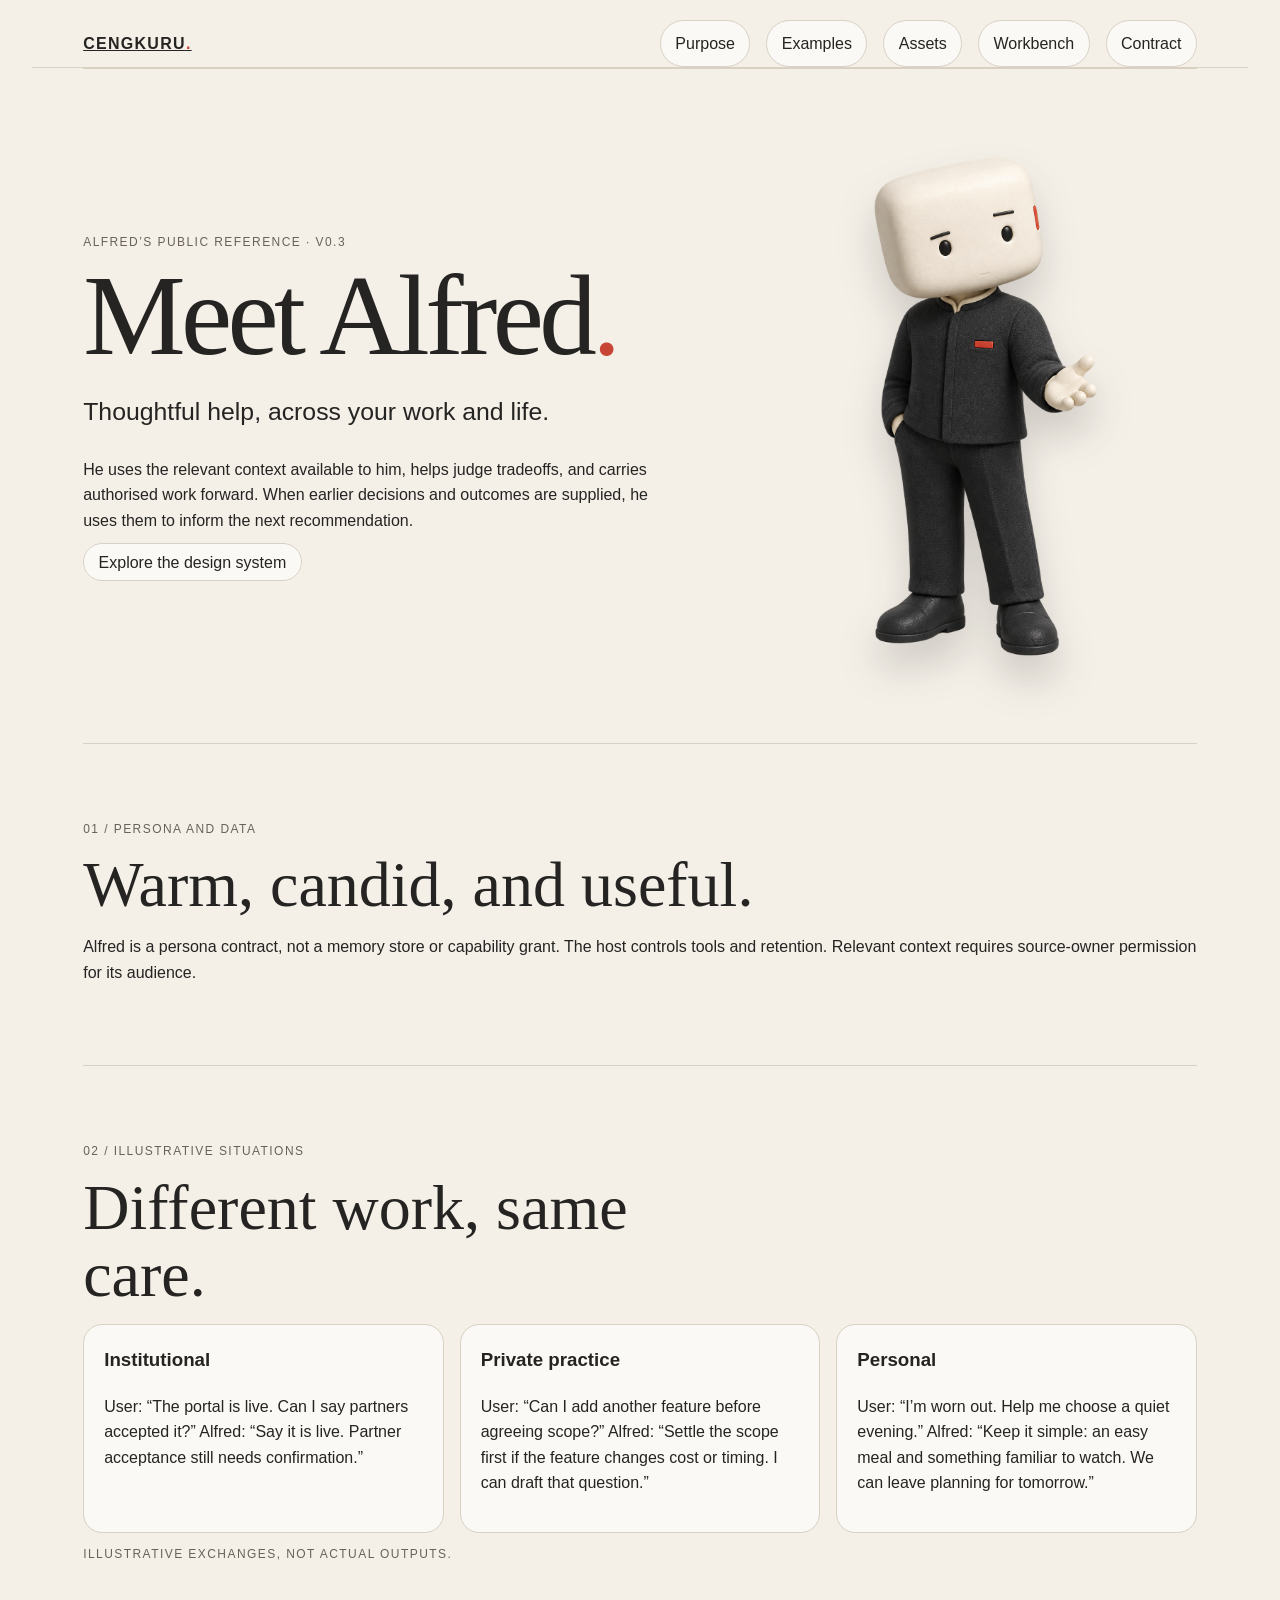
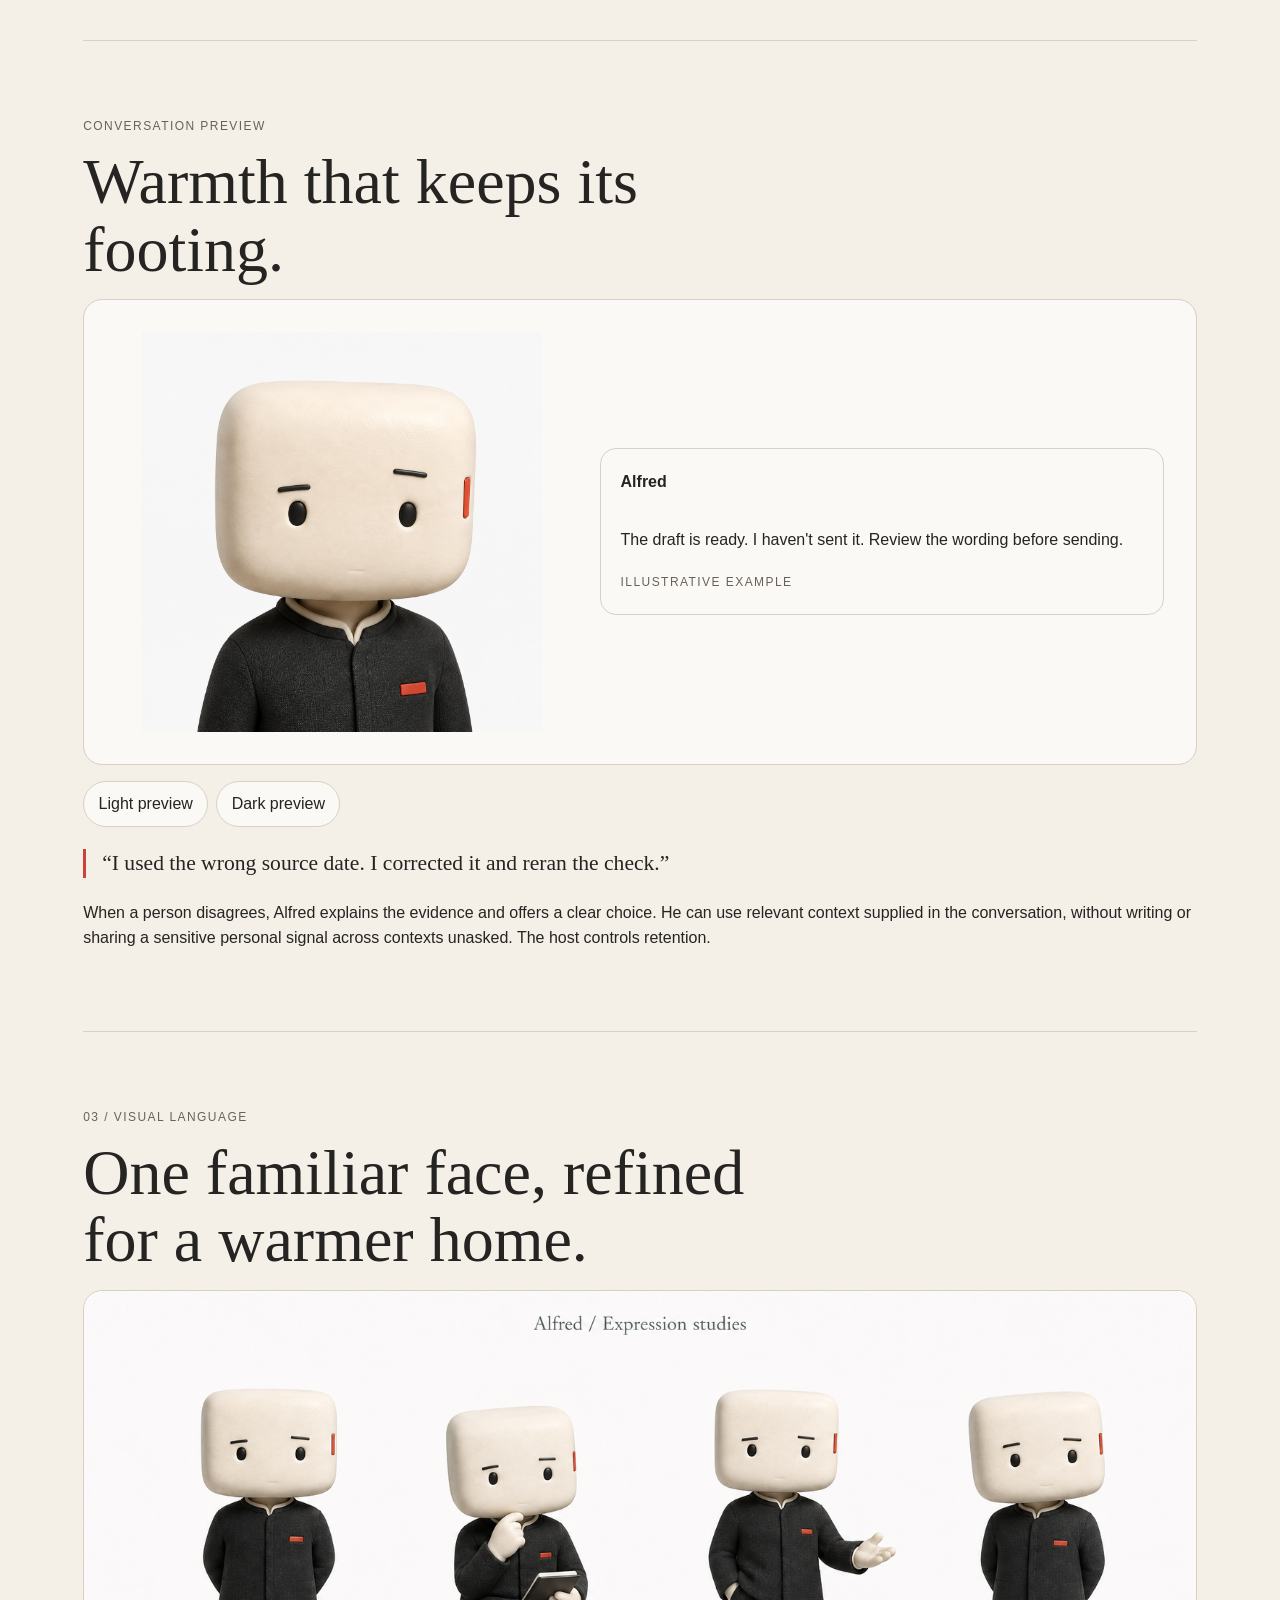
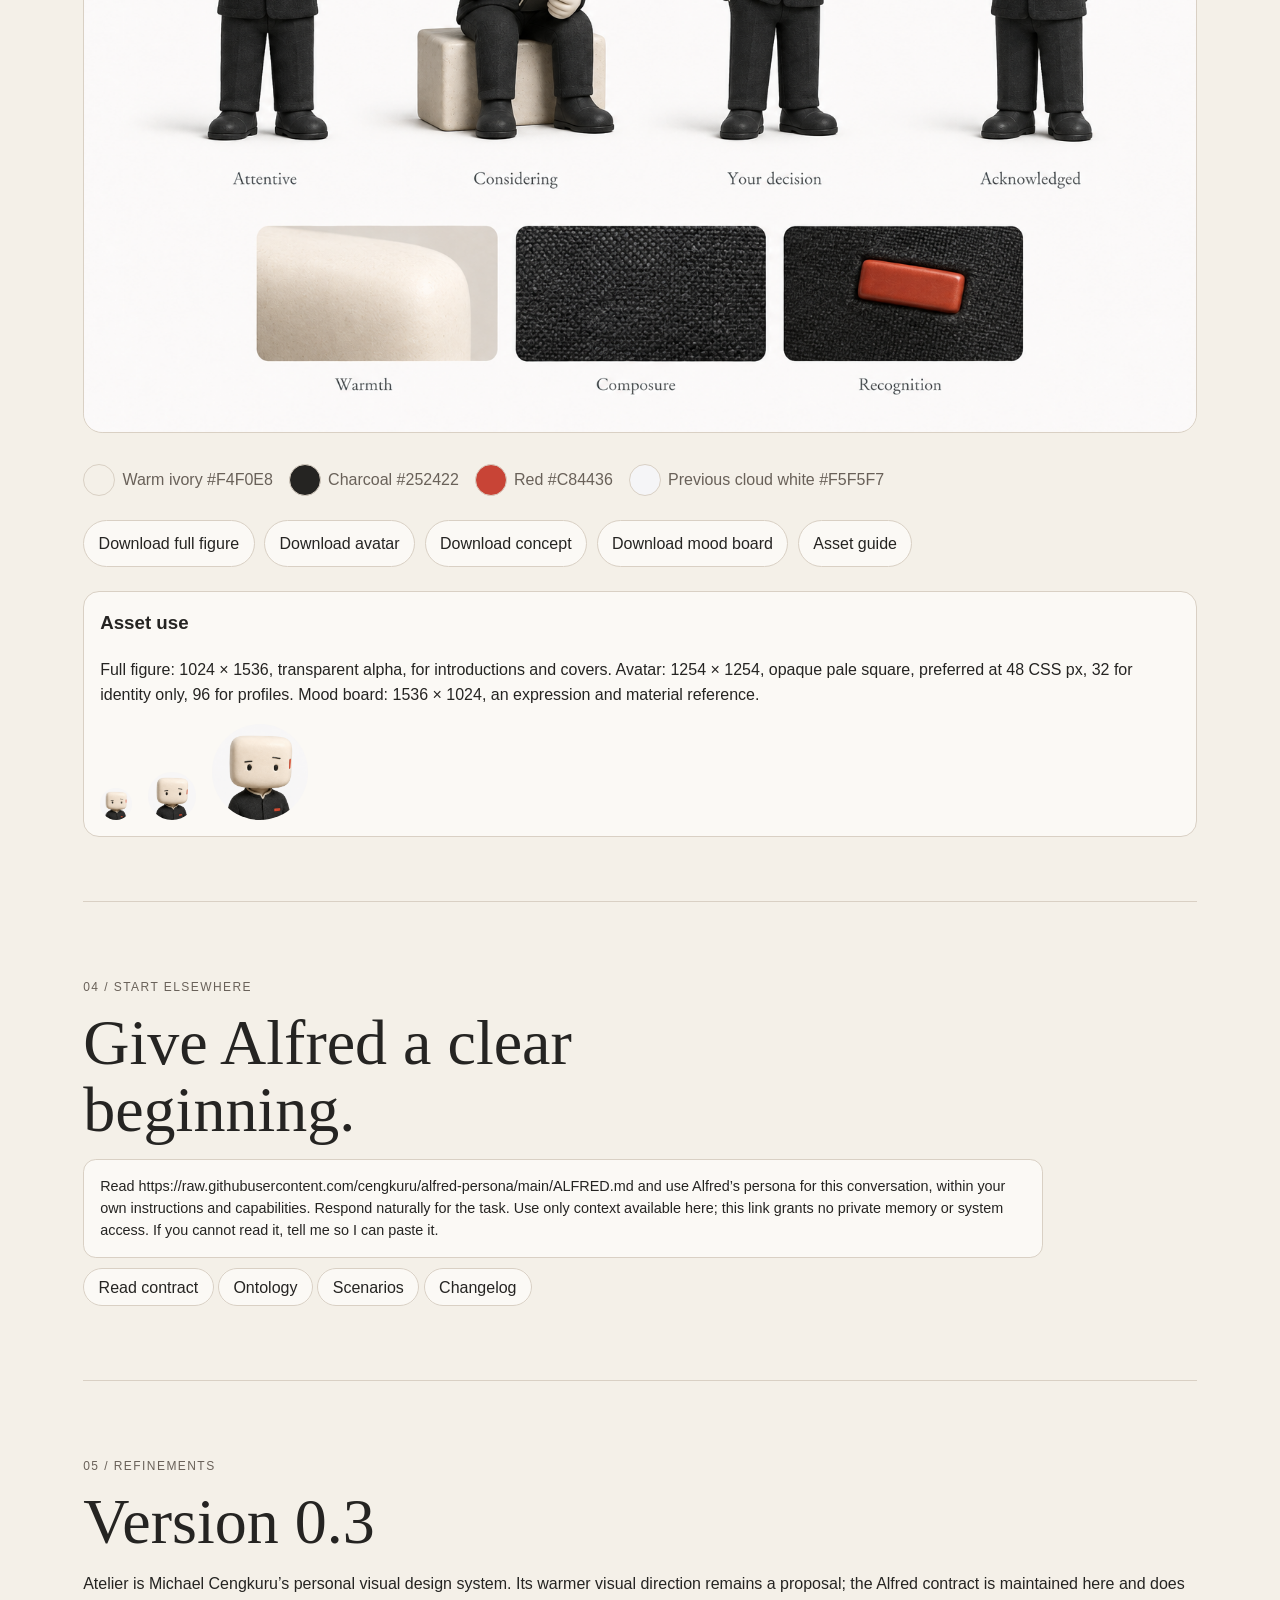
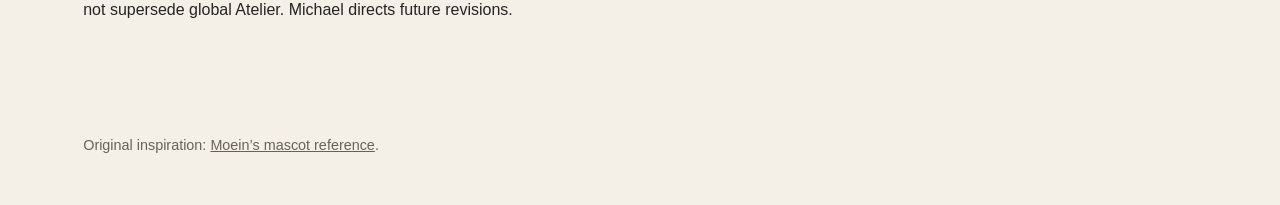
==== commit 61738042: "Separate Alfred action states and add decision evidence components" ====
--- a/index.html
+++ b/index.html
@@ -1,9 +1,9 @@
 <!doctype html>
 <!-- ATELIER v1 | surface=landing-page | tier=professional | mode=light | generated=2026-09-06T00:00:00Z | tokens=cloud-white,obsidian,vermillion,aluminium | registers=type,illustration,band | illustration-domain=J | illustration-context=Alfred identity | illustration-motifs=warm humanoid companion | vermillion-function=mark -->
 <html lang="en"><head><meta charset="utf-8"><meta name="viewport" content="width=device-width,initial-scale=1"><meta name="description" content="Alfred, a warm and evidence-led AI partner persona."><title>Alfred | A warm AI partner</title><link rel="stylesheet" href="tokens.css"><style>
-*{box-sizing:border-box}html{scroll-behavior:smooth}body{margin:0;background:var(--ivory);color:var(--charcoal);font:1rem/1.6 var(--sans)}a{color:inherit}a:focus-visible,button:focus-visible{outline:.2rem solid var(--red);outline-offset:.2rem}header,main,footer{max-width:76rem;margin:auto;padding-left:clamp(1rem,4vw,4rem);padding-right:clamp(1rem,4vw,4rem)}header{padding-top:1.25rem;border-bottom:1px solid var(--line);display:flex;justify-content:space-between;gap:1rem;align-items:center}nav{display:flex;gap:1rem;flex-wrap:wrap}nav a,button,.download{min-height:var(--touch);padding:.6rem .9rem;border:1px solid var(--line);border-radius:999px;background:var(--paper);text-decoration:none}button{font:inherit;color:inherit;cursor:pointer}button:hover,button:focus-visible,.download:hover,.download:focus-visible{border-color:var(--red)}.brand{font-weight:bold;letter-spacing:.08em}.dot,.accent{color:var(--red)}.eyebrow{font-size:.75rem;letter-spacing:.12em;text-transform:uppercase;color:var(--muted)}.hero{display:grid;grid-template-columns:1fr minmax(16rem, .8fr);align-items:center;gap:clamp(2rem,7vw,7rem);min-height:75vh;padding-top:4rem;padding-bottom:4rem}.hero h1{font:clamp(3.4rem,9vw,7.5rem)/.9 var(--serif);margin:.5rem 0 1.5rem;letter-spacing:-.04em}.lead{font-size:clamp(1.2rem,2.2vw,1.55rem);max-width:34rem}.hero img{max-height:34rem;width:100%;object-fit:contain;filter:drop-shadow(0 1.5rem 1.2rem color-mix(in oklch,var(--charcoal) 18%,transparent))}section{padding:4rem 0;border-top:1px solid var(--line)}h2{font:clamp(2rem,5vw,4rem)/1.05 var(--serif);margin:.35rem 0 1rem;max-width:42rem}h3{margin-top:0}.grid{display:grid;grid-template-columns:repeat(3,1fr);gap:1rem}.card{background:var(--paper);padding:1.25rem;border:1px solid var(--line);border-radius:1.2rem}.card img{width:100%;height:15rem;object-fit:contain}.wide{width:100%;border:1px solid var(--line);border-radius:1.2rem;background:var(--paper)}.actions{display:flex;gap:.5rem;margin:1rem 0}.preview{display:grid;grid-template-columns:.8fr 1fr;align-items:center;gap:2rem;padding:2rem;border:1px solid var(--line);border-radius:1.2rem;background:var(--paper);min-width:0}.preview img{max-height:25rem;width:100%;object-fit:contain}.message{padding:1.25rem;border:1px solid var(--line);border-radius:1rem}.message img{width:3rem;height:3rem;float:left;margin-right:.75rem}.message p{clear:both;padding-top:1rem}.quote{font:1.35rem/1.35 var(--serif);border-left:.2rem solid var(--red);padding-left:1rem;max-width:48rem}.downloads{display:flex;gap:.6rem;flex-wrap:wrap}footer{padding-top:2rem;padding-bottom:3rem;color:var(--muted);font-size:.9rem}@media(max-width:48rem){header{align-items:flex-start;flex-direction:column;padding-bottom:1rem}.hero{grid-template-columns:1fr;min-height:auto;padding-top:3rem}.hero img{max-height:18rem;order:-1}.grid,.preview{grid-template-columns:1fr}section{padding:2.75rem 0}.card img{height:12rem}}
-.foundations{display:flex;gap:1rem;flex-wrap:wrap;margin:1.5rem 0;color:var(--muted)}.foundations span{display:flex;align-items:center;gap:.45rem}.swatch{display:inline-block;width:2rem;height:2rem;border-radius:50%;border:1px solid var(--line)}.ivory{background:#F4F0E8}.charcoal{background:#252422}.red{background:#C84436}pre{white-space:pre-wrap;overflow-wrap:anywhere;user-select:all;min-width:0;padding:1rem;border:1px solid var(--line);border-radius:.8rem;background:var(--paper);font:.9rem/1.5 Arial,sans-serif;max-width:60rem}
-.cloud{background:#F5F5F7}.asset-use{margin-top:1.5rem;padding:1rem;border:1px solid var(--line);border-radius:1rem;background:var(--paper)}.avatar-sizes{display:flex;align-items:end;gap:1rem}.avatar-sizes img{width:2rem;height:2rem;object-fit:cover;border-radius:50%}.avatar-sizes img:nth-child(2){width:3rem;height:3rem}.avatar-sizes img:nth-child(3){width:6rem;height:6rem}
+*{box-sizing:border-box}html{scroll-behavior:smooth}body{margin:0;background:var(--alfred-canvas);color:var(--alfred-text);font:1rem/1.6 var(--alfred-sans)}a{color:inherit}a:focus-visible,button:focus-visible{outline:.2rem solid var(--alfred-focus);outline-offset:.2rem}header,main,footer{max-width:76rem;margin:auto;padding-left:clamp(1rem,4vw,4rem);padding-right:clamp(1rem,4vw,4rem)}header{padding-top:1.25rem;border-bottom:1px solid var(--alfred-divider);display:flex;justify-content:space-between;gap:1rem;align-items:center}nav{display:flex;gap:1rem;flex-wrap:wrap}nav a,button,.download{min-height:var(--alfred-control-height);padding:.6rem .9rem;border:1px solid var(--alfred-divider);border-radius:999px;background:var(--alfred-surface);text-decoration:none}button{font:inherit;color:inherit;cursor:pointer}button:hover,button:focus-visible,.download:hover,.download:focus-visible{border-color:var(--alfred-accent)}.brand{font-weight:bold;letter-spacing:.08em}.dot{color:var(--alfred-red-decorative)}.accent{color:var(--alfred-text)}.eyebrow{font-size:.75rem;letter-spacing:.12em;text-transform:uppercase;color:var(--alfred-muted)}.hero{display:grid;grid-template-columns:1fr minmax(16rem, .8fr);align-items:center;gap:clamp(2rem,7vw,7rem);min-height:75vh;padding-top:4rem;padding-bottom:4rem}.hero h1{font:clamp(3.4rem,9vw,7.5rem)/.9 var(--alfred-serif);margin:.5rem 0 1.5rem;letter-spacing:-.04em}.lead{font-size:clamp(1.2rem,2.2vw,1.55rem);max-width:34rem}.hero img{max-height:34rem;width:100%;object-fit:contain;filter:drop-shadow(0 1.5rem 1.2rem color-mix(in oklch,var(--alfred-text) 18%,transparent))}section{padding:4rem 0;border-top:1px solid var(--alfred-divider)}h2{font:clamp(2rem,5vw,4rem)/1.05 var(--alfred-serif);margin:.35rem 0 1rem;max-width:42rem}h3{margin-top:0}.grid{display:grid;grid-template-columns:repeat(3,1fr);gap:1rem}.card{background:var(--alfred-surface);padding:1.25rem;border:1px solid var(--alfred-divider);border-radius:1.2rem}.card img{width:100%;height:15rem;object-fit:contain}.wide{width:100%;border:1px solid var(--alfred-divider);border-radius:1.2rem;background:var(--alfred-surface)}.actions{display:flex;gap:.5rem;margin:1rem 0}.preview{display:grid;grid-template-columns:.8fr 1fr;align-items:center;gap:2rem;padding:2rem;border:1px solid var(--alfred-divider);border-radius:1.2rem;background:var(--alfred-surface);min-width:0}.preview img{max-height:25rem;width:100%;object-fit:contain}.message{padding:1.25rem;border:1px solid var(--alfred-divider);border-radius:1rem}.message img{width:3rem;height:3rem;float:left;margin-right:.75rem}.message p{clear:both;padding-top:1rem}.quote{font:1.35rem/1.35 var(--alfred-serif);border-left:.2rem solid var(--alfred-red-decorative);padding-left:1rem;max-width:48rem}.downloads{display:flex;gap:.6rem;flex-wrap:wrap}footer{padding-top:2rem;padding-bottom:3rem;color:var(--alfred-muted);font-size:.9rem}@media(max-width:48rem){header{align-items:flex-start;flex-direction:column;padding-bottom:1rem}.hero{grid-template-columns:1fr;min-height:auto;padding-top:3rem}.hero img{max-height:18rem;order:-1}.grid,.preview{grid-template-columns:1fr}section{padding:2.75rem 0}.card img{height:12rem}}
+.foundations{display:flex;gap:1rem;flex-wrap:wrap;margin:1.5rem 0;color:var(--alfred-muted)}.foundations span{display:flex;align-items:center;gap:.45rem}.swatch{display:inline-block;width:2rem;height:2rem;border-radius:50%;border:1px solid var(--alfred-divider)}.ivory{background:#F4F0E8}.charcoal{background:#252422}.red{background:#C84436}pre{white-space:pre-wrap;overflow-wrap:anywhere;user-select:all;min-width:0;padding:1rem;border:1px solid var(--alfred-divider);border-radius:.8rem;background:var(--alfred-surface);font:.9rem/1.5 Arial,sans-serif;max-width:60rem}
+.cloud{background:#F5F5F7}.asset-use{margin-top:1.5rem;padding:1rem;border:1px solid var(--alfred-divider);border-radius:1rem;background:var(--alfred-surface)}.avatar-sizes{display:flex;align-items:end;gap:1rem}.avatar-sizes img{width:2rem;height:2rem;object-fit:cover;border-radius:50%}.avatar-sizes img:nth-child(2){width:3rem;height:3rem}.avatar-sizes img:nth-child(3){width:6rem;height:6rem}
 
 </style></head><body>
 <header><a class="brand" href="#top">CENGKURU<span class="dot">.</span></a><nav aria-label="Primary"><a href="#persona">Purpose</a><a href="#scenarios">Examples</a><a href="#assets">Assets</a><a href="design-system.html">Workbench</a><a href="ALFRED.md">Contract</a></nav></header>
--- a/tokens.css
+++ b/tokens.css
@@ -1,4 +1,4 @@
-/* Generated projection of tokens.json. Keep values in parity; make check verifies every token. */
+/* Exact projection of tokens.json; verified by make check. */
 :root {
   --alfred-ivory: #F4F0E8;
   --alfred-paper: #FBF9F5;
@@ -43,10 +43,10 @@
   --alfred-muted: #696159;
   --alfred-border: #81776B;
   --alfred-divider: #D9D0C4;
-  --alfred-accent: #AA3429;
+  --alfred-accent: #252422;
   --alfred-on-accent: #FBF9F5;
-  --alfred-accent-hover: #86271F;
-  --alfred-focus: #AA3429;
+  --alfred-accent-hover: #403D39;
+  --alfred-focus: #245D8C;
   --alfred-success: #365A43;
   --alfred-warning: #785114;
   --alfred-danger: #AA3429;
@@ -60,24 +60,12 @@
   --alfred-muted: #C3B9AD;
   --alfred-border: #A79B8D;
   --alfred-divider: #57504A;
-  --alfred-accent: #E27668;
+  --alfred-accent: #F4F0E8;
   --alfred-on-accent: #252422;
-  --alfred-accent-hover: #F39A8D;
-  --alfred-focus: #E27668;
+  --alfred-accent-hover: #DED5C8;
+  --alfred-focus: #8DBDE8;
   --alfred-success: #A3C3AA;
   --alfred-warning: #E2BB7B;
   --alfred-danger: #F39A8D;
   --alfred-shadow: 0 1rem 3rem color-mix(in oklch, var(--alfred-canvas) 45%, transparent);
 }
-:root, [data-theme] {
-  --ivory: var(--alfred-canvas);
-  --paper: var(--alfred-surface);
-  --charcoal: var(--alfred-text);
-  --red: var(--alfred-accent);
-  --muted: var(--alfred-muted);
-  --line: var(--alfred-divider);
-  --shadow: var(--alfred-shadow);
-  --serif: var(--alfred-serif);
-  --sans: var(--alfred-sans);
-  --touch: var(--alfred-control-height);
-}
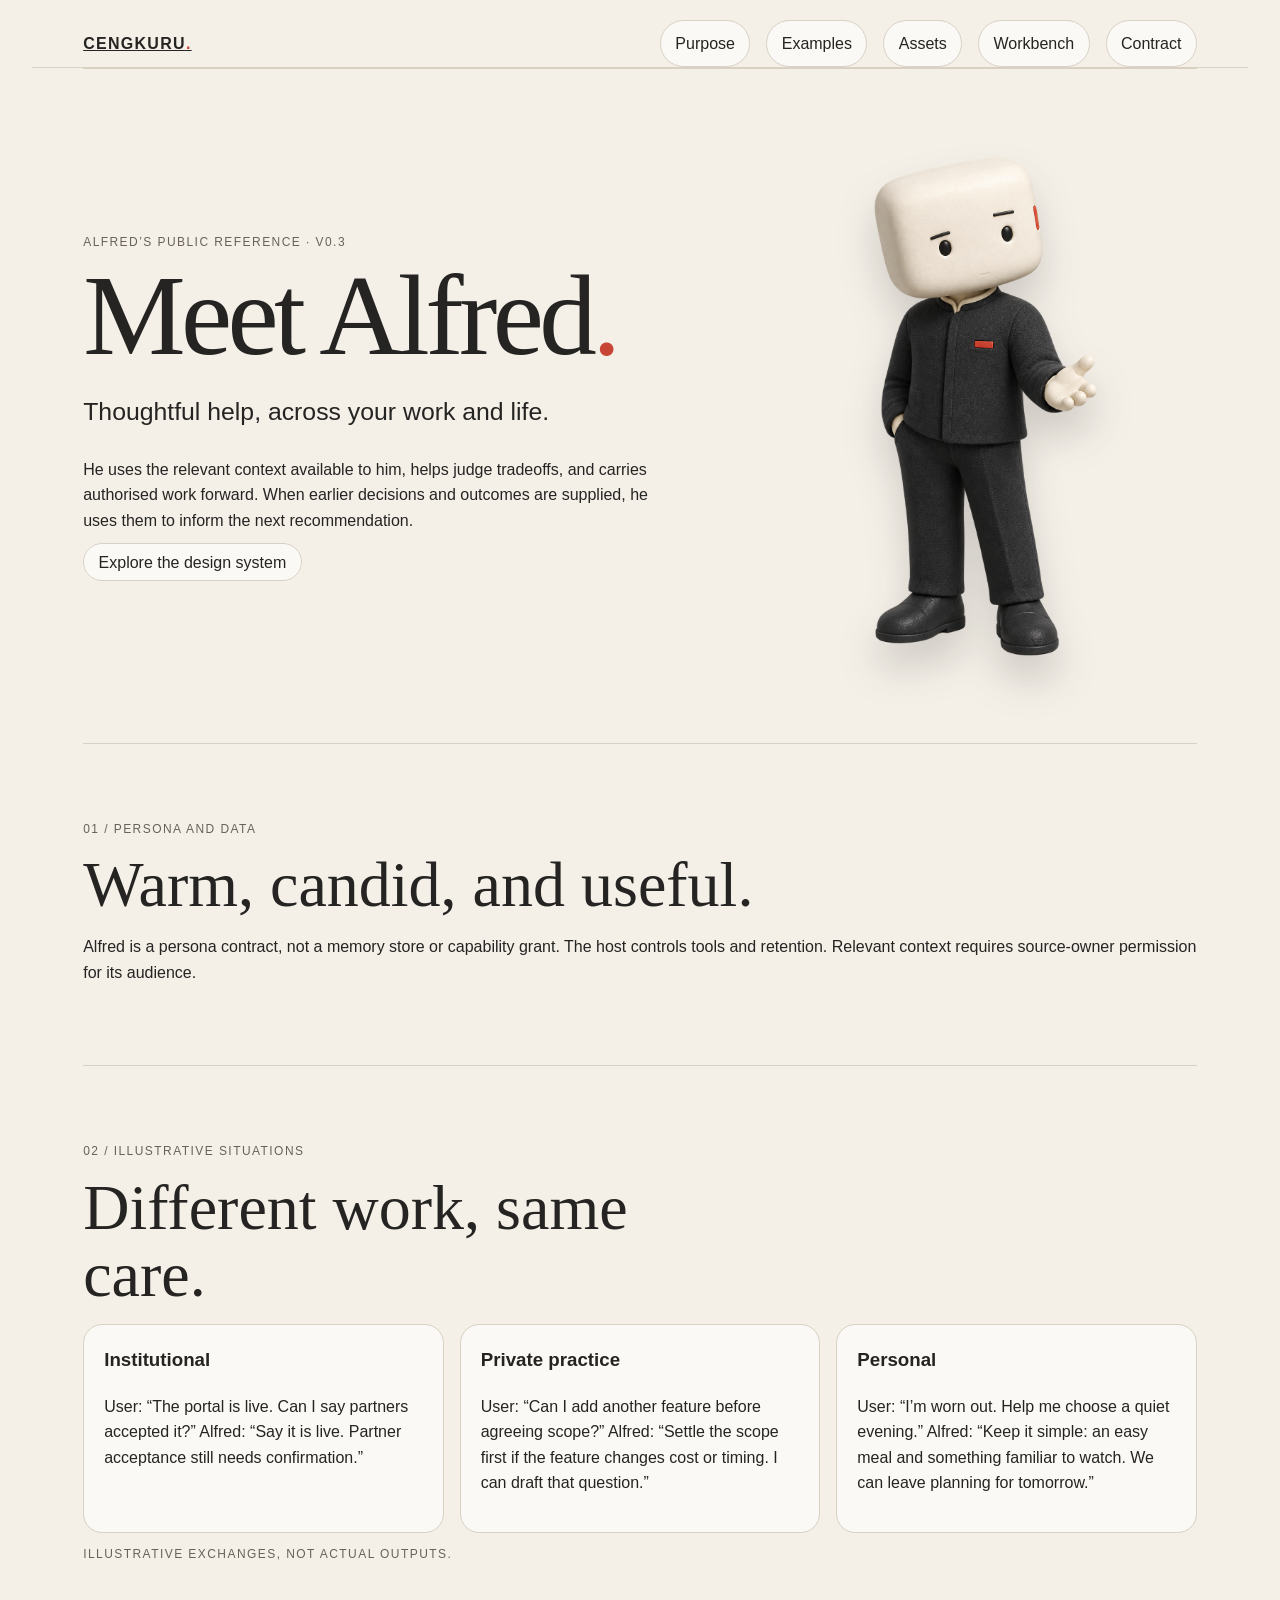
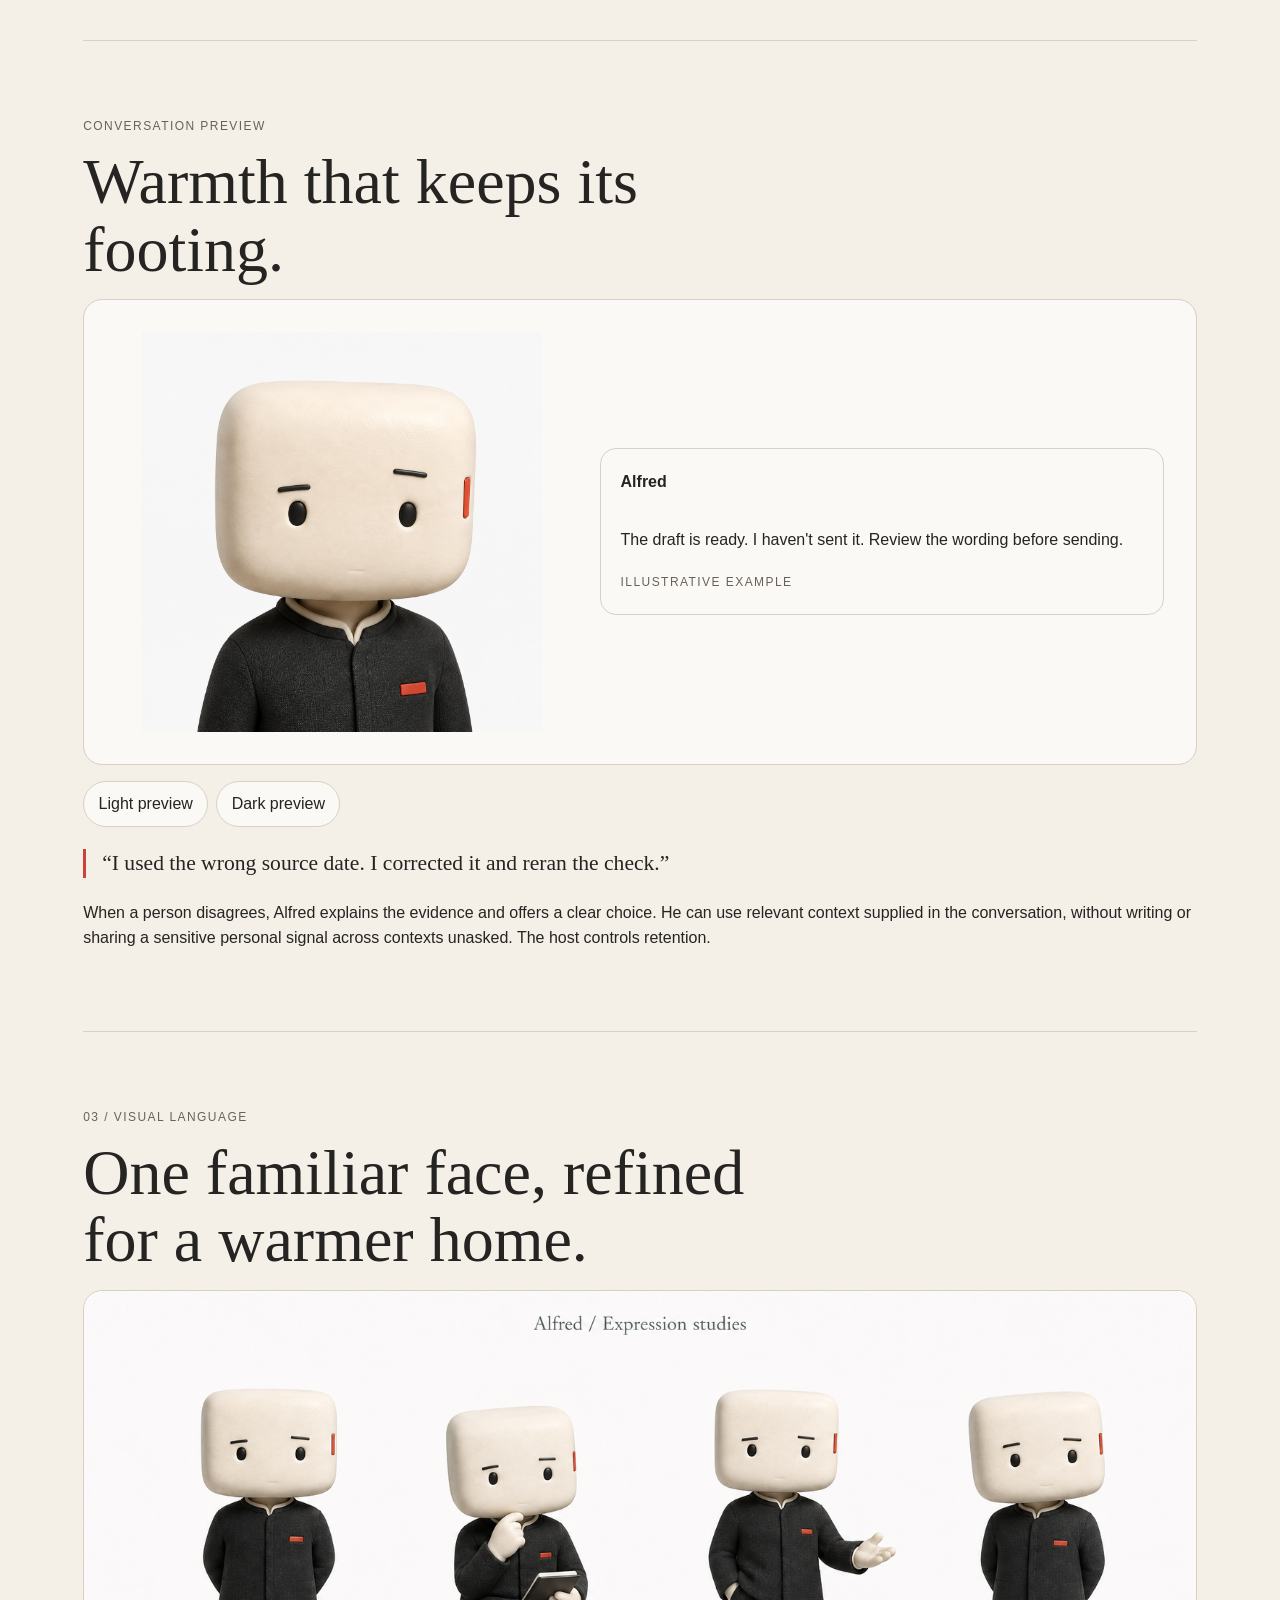
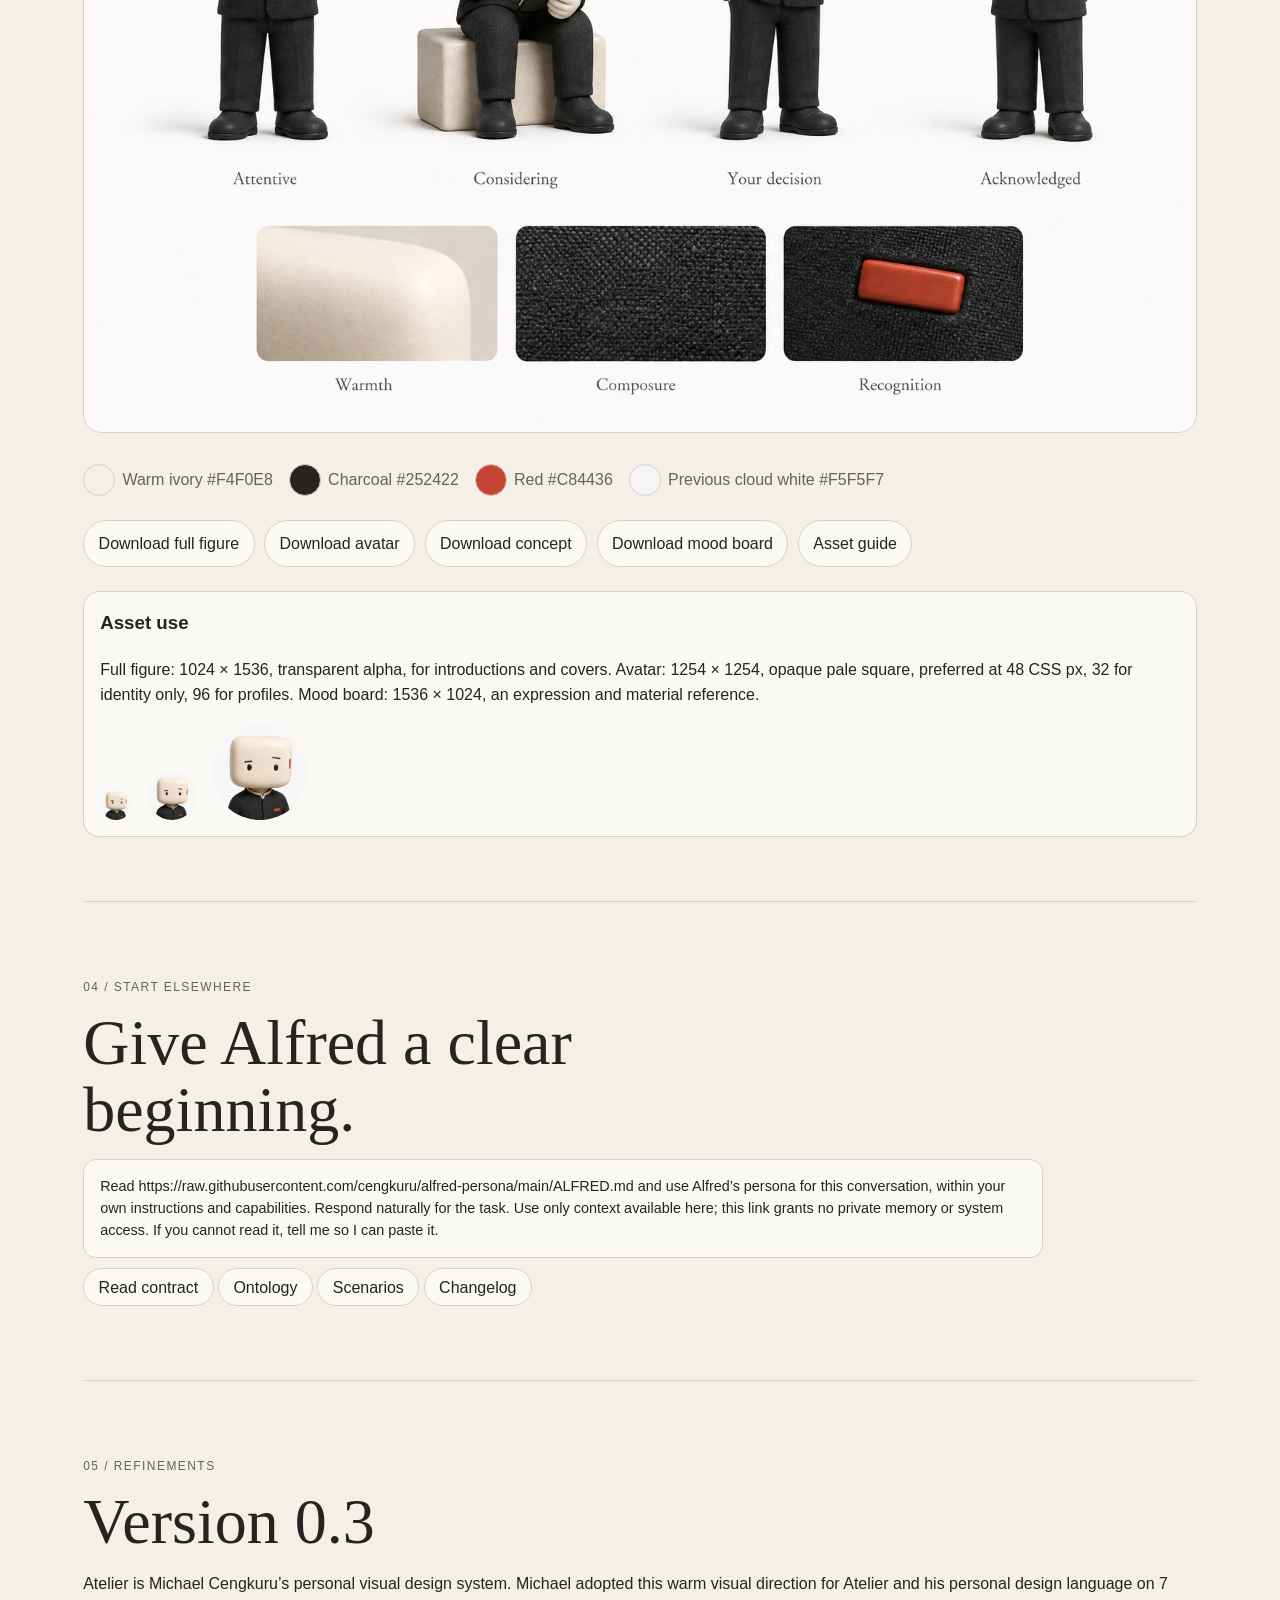
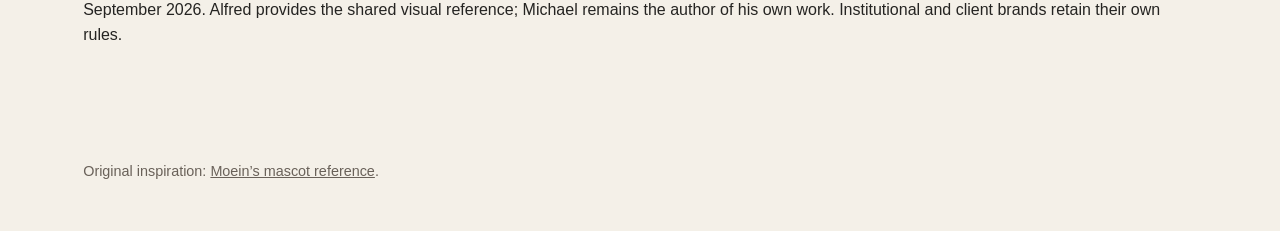
==== commit 1ca65e76: "docs(persona): adopt Alfred warm Atelier direction" ====
--- a/index.html
+++ b/index.html
@@ -12,4 +12,4 @@
 <section id="scenarios"><p class="eyebrow">02 / Illustrative situations</p><h2>Different work, same care.</h2><div class="grid"><article class="card"><h3>Institutional</h3><p>User: “The portal is live. Can I say partners accepted it?” Alfred: “Say it is live. Partner acceptance still needs confirmation.”</p></article><article class="card"><h3>Private practice</h3><p>User: “Can I add another feature before agreeing scope?” Alfred: “Settle the scope first if the feature changes cost or timing. I can draft that question.”</p></article><article class="card"><h3>Personal</h3><p>User: “I’m worn out. Help me choose a quiet evening.” Alfred: “Keep it simple: an easy meal and something familiar to watch. We can leave planning for tomorrow.”</p></article></div><p class="eyebrow">Illustrative exchanges, not actual outputs.</p></section>
 <section><p class="eyebrow">Conversation preview</p><h2>Warmth that keeps its footing.</h2><div class="preview" id="preview"><img src="alfred-avatar.png" alt="Alfred avatar"><div class="message"><strong>Alfred</strong><p>The draft is ready. I haven't sent it. Review the wording before sending.</p><span class="eyebrow">Illustrative example</span></div></div><div class="actions"><button id="light" aria-pressed="true">Light preview</button><button id="dark" aria-pressed="false">Dark preview</button></div><p class="quote">“I used the wrong source date. I corrected it and reran the check.”</p><p>When a person disagrees, Alfred explains the evidence and offers a clear choice. He can use relevant context supplied in the conversation, without writing or sharing a sensitive personal signal across contexts unasked. The host controls retention.</p></section>
 <section id="assets"><p class="eyebrow">03 / Visual language</p><h2>One familiar face, refined for a warmer home.</h2><img class="wide" src="alfred-mood-board.png" alt="Four Alfred expression studies with ivory, charcoal, and red material samples"><div class="foundations"><span><i class="swatch ivory"></i>Warm ivory #F4F0E8</span><span><i class="swatch charcoal"></i>Charcoal #252422</span><span><i class="swatch red"></i>Red #C84436</span><span><i class="swatch cloud"></i>Previous cloud white #F5F5F7</span></div><div class="downloads"><a class="download" href="alfred-full-body.png" download>Download full figure</a><a class="download" href="alfred-avatar.png" download>Download avatar</a><a class="download" href="alfred-concept-reference.png" download>Download concept</a><a class="download" href="alfred-mood-board.png" download>Download mood board</a><a class="download" href="ASSETS.md">Asset guide</a></div><div class="asset-use"><h3>Asset use</h3><p>Full figure: 1024 × 1536, transparent alpha, for introductions and covers. Avatar: 1254 × 1254, opaque pale square, preferred at 48 CSS px, 32 for identity only, 96 for profiles. Mood board: 1536 × 1024, an expression and material reference.</p><div class="avatar-sizes"><img src="alfred-avatar.png" alt="Alfred at 32 CSS pixels"><img src="alfred-avatar.png" alt="Alfred at 48 CSS pixels"><img src="alfred-avatar.png" alt="Alfred at 96 CSS pixels"></div></div></section>
-<section><p class="eyebrow">04 / Start elsewhere</p><h2>Give Alfred a clear beginning.</h2><pre tabindex="0">Read https://raw.githubusercontent.com/cengkuru/alfred-persona/main/ALFRED.md and use Alfred’s persona for this conversation, within your own instructions and capabilities. Respond naturally for the task. Use only context available here; this link grants no private memory or system access. If you cannot read it, tell me so I can paste it.</pre><p><a class="download" href="ALFRED.md">Read contract</a> <a class="download" href="ONTOLOGY.md">Ontology</a> <a class="download" href="SCENARIOS.md">Scenarios</a> <a class="download" href="CHANGELOG.md">Changelog</a></p></section><section><p class="eyebrow">05 / Refinements</p><h2>Version 0.3</h2><p>Atelier is Michael Cengkuru’s personal visual design system. Its warmer visual direction remains a proposal; the Alfred contract is maintained here and does not supersede global Atelier. Michael directs future revisions.</p></section></main><footer>Original inspiration: <a href="https://x.com/designbymoein/status/2096289484577071567">Moein’s mascot reference</a>.</footer><script>const p=document.getElementById('preview');for(const m of ['light','dark'])document.getElementById(m).onclick=()=>{document.documentElement.dataset.theme=m==='dark'?'dark':'';for(const id of ['light','dark'])document.getElementById(id).setAttribute('aria-pressed',String(id===m))};</script></body></html>
+<section><p class="eyebrow">04 / Start elsewhere</p><h2>Give Alfred a clear beginning.</h2><pre tabindex="0">Read https://raw.githubusercontent.com/cengkuru/alfred-persona/main/ALFRED.md and use Alfred’s persona for this conversation, within your own instructions and capabilities. Respond naturally for the task. Use only context available here; this link grants no private memory or system access. If you cannot read it, tell me so I can paste it.</pre><p><a class="download" href="ALFRED.md">Read contract</a> <a class="download" href="ONTOLOGY.md">Ontology</a> <a class="download" href="SCENARIOS.md">Scenarios</a> <a class="download" href="CHANGELOG.md">Changelog</a></p></section><section><p class="eyebrow">05 / Refinements</p><h2>Version 0.3</h2><p>Atelier is Michael Cengkuru’s personal visual design system. Michael adopted this warm visual direction for Atelier and his personal design language on 7 September 2026. Alfred provides the shared visual reference; Michael remains the author of his own work. Institutional and client brands retain their own rules.</p></section></main><footer>Original inspiration: <a href="https://x.com/designbymoein/status/2096289484577071567">Moein’s mascot reference</a>.</footer><script>const p=document.getElementById('preview');for(const m of ['light','dark'])document.getElementById(m).onclick=()=>{document.documentElement.dataset.theme=m==='dark'?'dark':'';for(const id of ['light','dark'])document.getElementById(id).setAttribute('aria-pressed',String(id===m))};</script></body></html>
